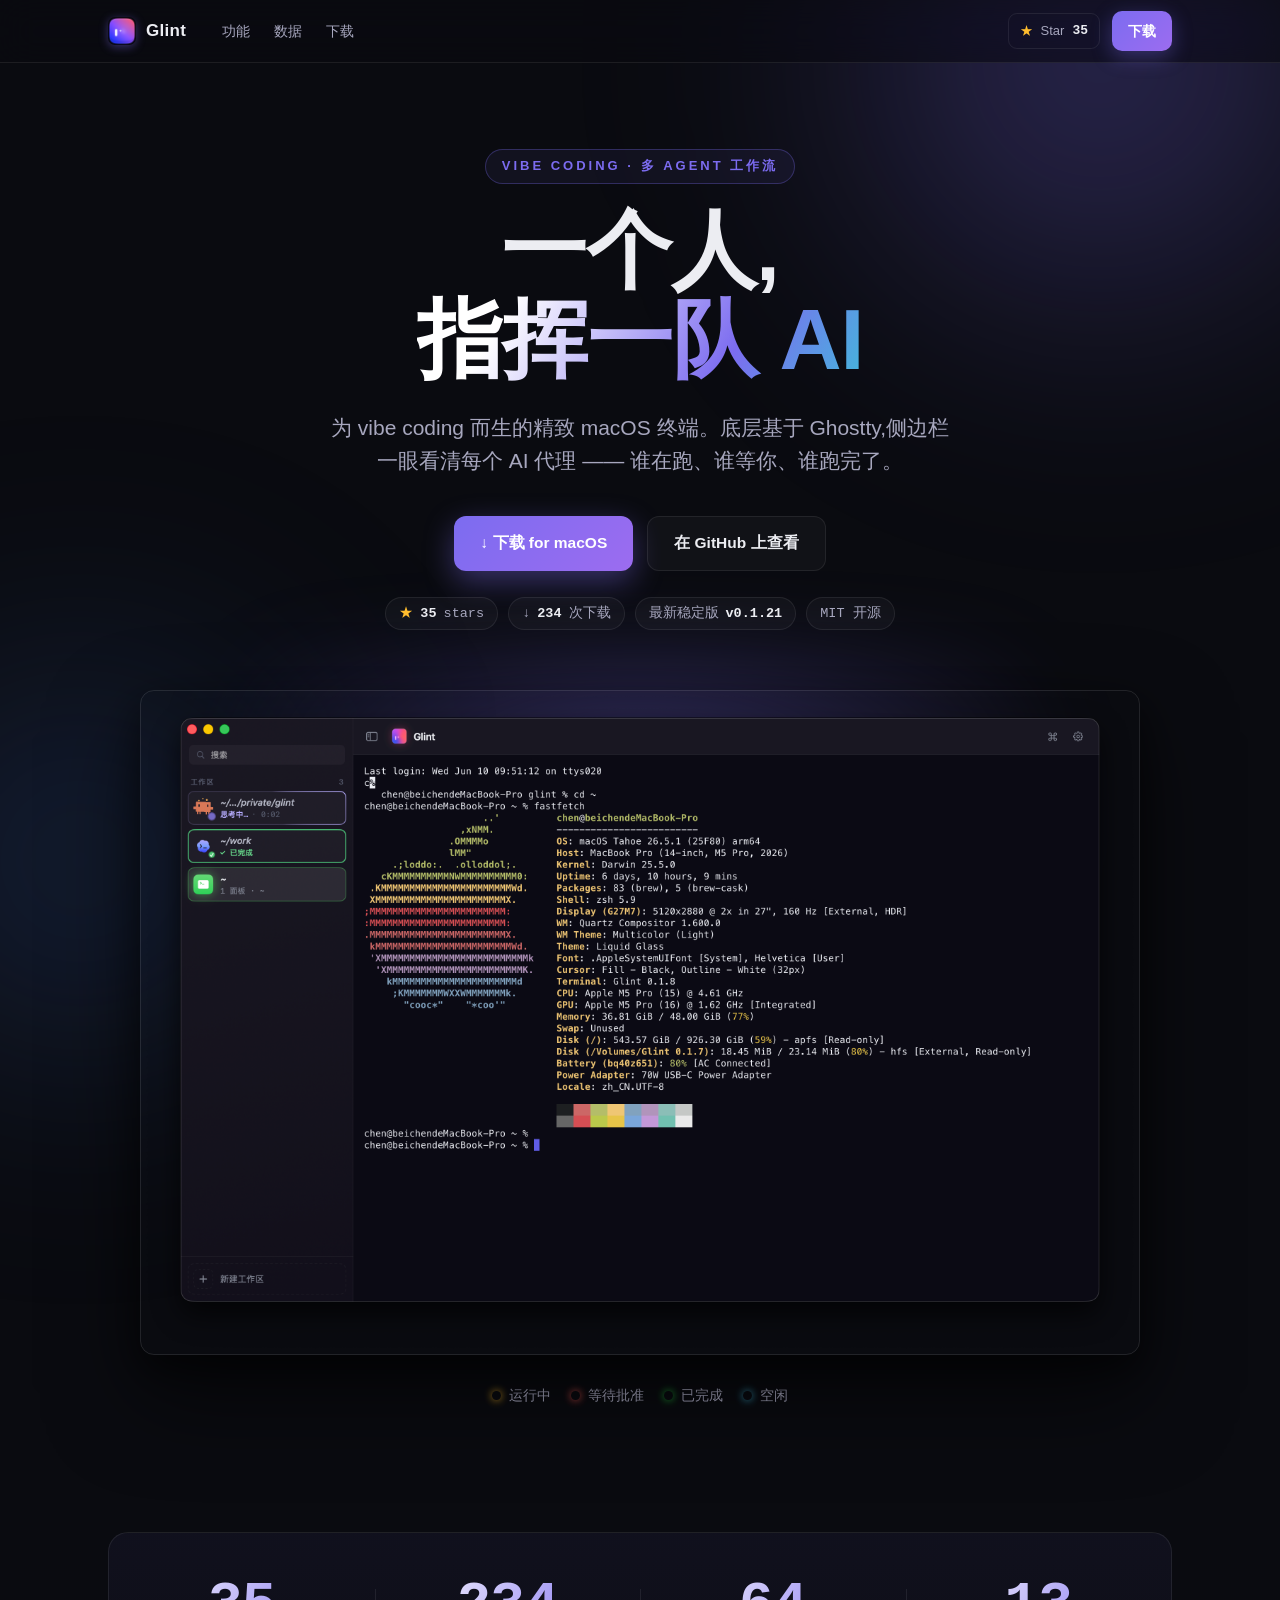
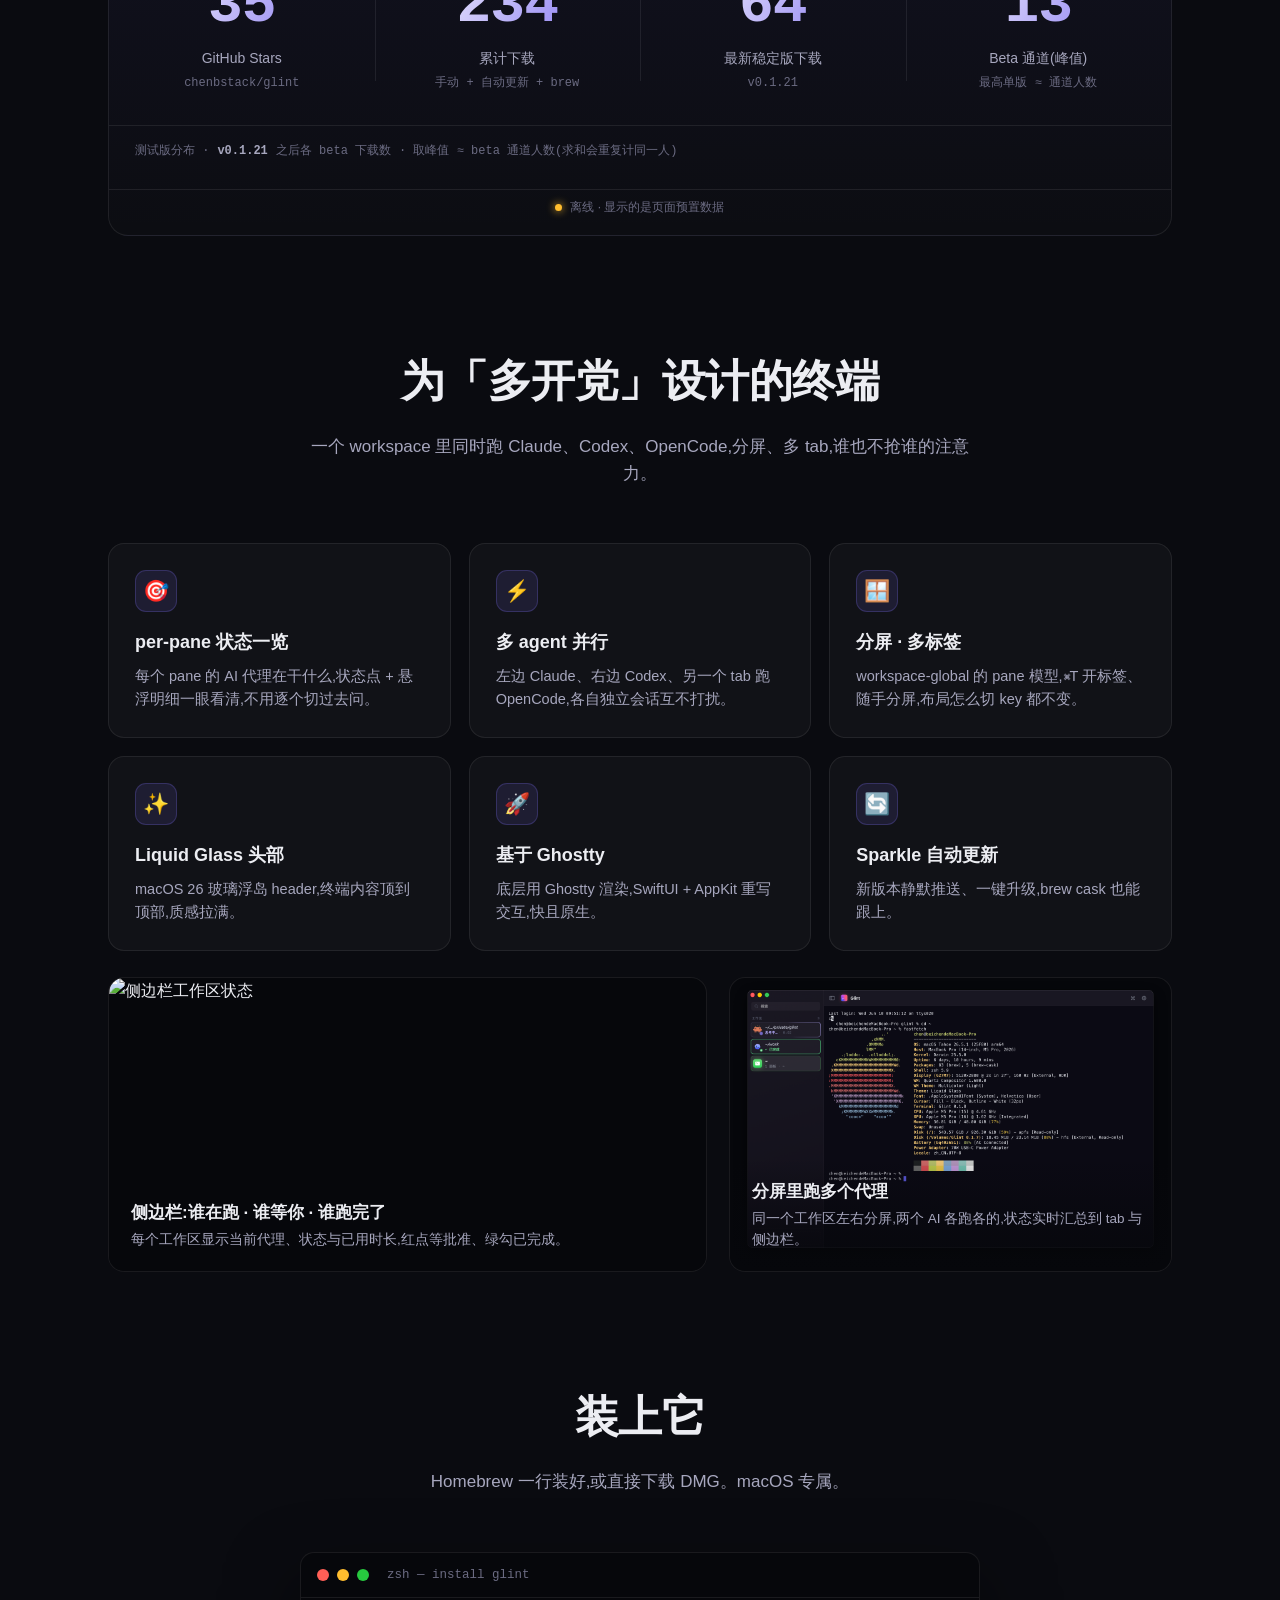
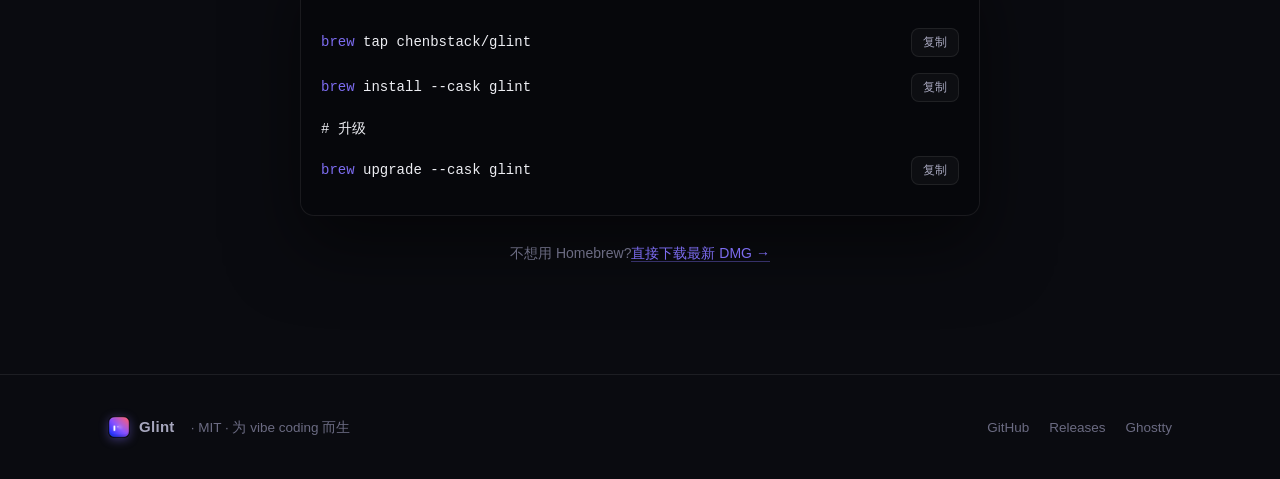
==== docs/index.html @ 809ef63d "feat(site): GitHub Pages 官网 · 实时 star/下载量统计 落地一个自包含的产品官网(docs/index.html),复用 Glint 真实品牌资产: classic l" ====
<!DOCTYPE html>
<html lang="zh-CN">
<head>
<meta charset="UTF-8">
<meta name="viewport" content="width=device-width, initial-scale=1">
<title>Glint · 为 vibe coding 而生的 macOS 终端</title>
<meta name="description" content="一个人,指挥一队 AI。Glint 是为 vibe coding 打造的精致 macOS 终端,底层基于 Ghostty,侧边栏一眼看清每个 AI 代理:谁在跑、谁等你、谁跑完了。">
<link rel="icon" href="./glint-logo.png">
<meta property="og:title" content="Glint · 一个人,指挥一队 AI">
<meta property="og:description" content="为 vibe coding 而生的精致 macOS 终端,底层基于 Ghostty。">
<meta property="og:image" content="./screenshot.png">
<style>
  :root{
    --accent:#7C6CF0;
    --accent-2:#9C6CF0;
    --bg:#0A0B10;
    --ink:#ECEDF2;
    --ink-2:#A7A7BE;
    --ink-3:#6B6B82;
    --line:rgba(255,255,255,.08);
    --panel:rgba(255,255,255,.03);
    --amber:#FFBD2E; --red:#FF5E57; --green:#29C740; --cyan:#43B8DB;
    --mono:ui-monospace,"SF Mono",SFMono-Regular,Menlo,monospace;
    --sans:-apple-system,BlinkMacSystemFont,"PingFang SC","Segoe UI",sans-serif;
  }
  *{box-sizing:border-box;margin:0;padding:0;}
  html{scroll-behavior:smooth;}
  body{
    background:var(--bg);color:var(--ink);font-family:var(--sans);
    line-height:1.6;-webkit-font-smoothing:antialiased;overflow-x:hidden;
  }
  /* ambient glows */
  body::before,body::after{content:"";position:fixed;border-radius:50%;
    filter:blur(120px);z-index:0;pointer-events:none;}
  body::before{width:680px;height:680px;top:-280px;right:-160px;
    background:radial-gradient(circle,rgba(124,108,240,.40),transparent 70%);}
  body::after{width:560px;height:560px;bottom:-240px;left:-200px;
    background:radial-gradient(circle,rgba(67,120,219,.28),transparent 70%);}
  .wrap{max-width:1120px;margin:0 auto;padding:0 28px;position:relative;z-index:1;}
  a{color:inherit;text-decoration:none;}

  /* ---------- nav ---------- */
  nav{position:sticky;top:0;z-index:50;backdrop-filter:saturate(160%) blur(18px);
    background:rgba(10,11,16,.62);border-bottom:1px solid var(--line);}
  nav .wrap{display:flex;align-items:center;height:62px;gap:22px;}
  .brand{display:flex;align-items:center;gap:10px;font-weight:700;font-size:17px;letter-spacing:.3px;}
  .brand img{width:28px;height:28px;border-radius:7px;box-shadow:0 2px 10px rgba(124,108,240,.4);}
  nav .links{display:flex;gap:24px;margin-left:14px;font-size:14px;color:var(--ink-2);}
  nav .links a:hover{color:var(--ink);}
  nav .right{margin-left:auto;display:flex;align-items:center;gap:12px;}
  .ghbtn{display:flex;align-items:center;gap:8px;font-size:13px;color:var(--ink-2);
    border:1px solid var(--line);border-radius:9px;padding:7px 11px;font-variant-numeric:tabular-nums;}
  .ghbtn:hover{border-color:rgba(255,255,255,.22);color:var(--ink);}
  .ghbtn .star{color:var(--amber);}
  .ghbtn b{color:var(--ink);font-family:var(--mono);}
  .cta{background:linear-gradient(135deg,var(--accent),var(--accent-2));
    color:#fff;font-weight:600;font-size:14px;border-radius:10px;padding:9px 16px;
    box-shadow:0 6px 20px rgba(124,108,240,.35);transition:transform .15s,box-shadow .15s;}
  .cta:hover{transform:translateY(-1px);box-shadow:0 10px 28px rgba(124,108,240,.5);}

  /* ---------- hero ---------- */
  header{padding:86px 0 30px;text-align:center;}
  .eyebrow{display:inline-block;color:var(--accent);font-weight:700;font-size:13px;
    letter-spacing:3px;margin-bottom:22px;
    border:1px solid rgba(124,108,240,.3);border-radius:999px;padding:6px 16px;
    background:rgba(124,108,240,.07);}
  h1{font-size:clamp(44px,7vw,86px);font-weight:800;line-height:1.04;letter-spacing:-1px;}
  h1 .grad{background:linear-gradient(120deg,#fff 20%,var(--accent) 70%,var(--cyan));
    -webkit-background-clip:text;background-clip:text;-webkit-text-fill-color:transparent;}
  header p.sub{margin:26px auto 0;max-width:620px;font-size:clamp(17px,2.4vw,21px);color:var(--ink-2);}
  .actions{display:flex;gap:14px;justify-content:center;margin-top:38px;flex-wrap:wrap;}
  .btn-lg{font-size:15.5px;padding:14px 26px;border-radius:12px;font-weight:600;display:inline-flex;align-items:center;gap:9px;}
  .btn-primary{background:linear-gradient(135deg,var(--accent),var(--accent-2));color:#fff;
    box-shadow:0 10px 30px rgba(124,108,240,.4);transition:transform .15s,box-shadow .15s;}
  .btn-primary:hover{transform:translateY(-2px);box-shadow:0 16px 40px rgba(124,108,240,.55);}
  .btn-ghost{border:1px solid var(--line);color:var(--ink);background:var(--panel);}
  .btn-ghost:hover{border-color:rgba(255,255,255,.25);}
  .hero-meta{margin-top:26px;display:flex;gap:10px;justify-content:center;align-items:center;
    flex-wrap:wrap;color:var(--ink-3);font-size:13.5px;}
  .hero-meta .pill{display:inline-flex;align-items:center;gap:7px;font-family:var(--mono);
    color:var(--ink-2);background:var(--panel);border:1px solid var(--line);
    border-radius:999px;padding:5px 13px;font-variant-numeric:tabular-nums;}
  .hero-meta .pill b{color:var(--ink);}

  /* ---------- shot ---------- */
  .shotwrap{margin:60px auto 0;max-width:1000px;position:relative;}
  .shotwrap::before{content:"";position:absolute;inset:-6% -4% -16%;
    background:radial-gradient(60% 60% at 50% 20%,rgba(124,108,240,.35),transparent 70%);
    filter:blur(40px);z-index:-1;}
  .shot{width:100%;border-radius:14px;display:block;
    border:1px solid rgba(255,255,255,.1);
    box-shadow:0 40px 90px rgba(0,0,0,.6),0 14px 34px rgba(0,0,0,.45);}
  .dots-legend{display:flex;gap:20px;justify-content:center;margin-top:30px;flex-wrap:wrap;
    color:var(--ink-2);font-size:13.5px;}
  .dots-legend span{display:inline-flex;align-items:center;gap:8px;}
  .dots-legend i{width:9px;height:9px;border-radius:50%;display:inline-block;box-shadow:0 0 8px currentColor;}

  /* ---------- live stats band ---------- */
  .statsband{margin:96px 0 0;border:1px solid var(--line);border-radius:20px;
    background:linear-gradient(180deg,rgba(124,108,240,.06),rgba(255,255,255,.01));
    padding:14px 0;}
  .statsband .grid{display:grid;grid-template-columns:repeat(4,1fr);}
  .stat{padding:30px 22px;text-align:center;position:relative;}
  .stat + .stat::before{content:"";position:absolute;left:0;top:24%;height:52%;width:1px;background:var(--line);}
  .stat .num{font-family:var(--mono);font-size:clamp(38px,6vw,58px);font-weight:700;
    letter-spacing:-1px;line-height:1;font-variant-numeric:tabular-nums;
    background:linear-gradient(120deg,#fff,var(--accent));
    -webkit-background-clip:text;background-clip:text;-webkit-text-fill-color:transparent;}
  .stat .lbl{margin-top:12px;color:var(--ink-2);font-size:14px;}
  .stat .sub{margin-top:4px;color:var(--ink-3);font-size:12px;font-family:var(--mono);}
  .live{display:flex;align-items:center;justify-content:center;gap:8px;
    color:var(--ink-3);font-size:12px;padding:8px 0 4px;border-top:1px solid var(--line);margin-top:2px;}
  .live .dot{width:7px;height:7px;border-radius:50%;background:var(--green);
    box-shadow:0 0 8px var(--green);animation:pulse 2s infinite;}
  @keyframes pulse{0%,100%{opacity:1}50%{opacity:.3}}
  .live a{color:var(--ink-2);border-bottom:1px dashed var(--ink-3);}
  /* beta channel breakdown */
  .beta-break{padding:4px 26px 16px;border-top:1px solid var(--line);margin-top:2px;}
  .beta-break .bh{color:var(--ink-3);font-size:12px;font-family:var(--mono);
    margin:12px 0 10px;display:flex;align-items:center;gap:8px;}
  .beta-break .bh b{color:var(--ink-2);}
  .beta-row{display:grid;grid-template-columns:170px 1fr 40px;align-items:center;gap:14px;
    font-family:var(--mono);font-size:12.5px;padding:3px 0;}
  .beta-row .v{color:var(--ink-2);white-space:nowrap;display:flex;align-items:center;}
  .beta-row .track{height:7px;border-radius:4px;background:rgba(255,255,255,.05);overflow:hidden;}
  .beta-row .fill{height:100%;border-radius:4px;width:0;
    background:linear-gradient(90deg,var(--accent),var(--cyan));transition:width .7s cubic-bezier(.2,.7,.2,1);}
  .beta-row .n{text-align:right;color:var(--ink);font-variant-numeric:tabular-nums;}
  .beta-row.peak .v,.beta-row.peak .n{color:#fff;}
  .beta-row.peak .fill{background:linear-gradient(90deg,var(--accent),#fff);}
  .beta-row .tag{font-size:10px;color:var(--accent);border:1px solid rgba(124,108,240,.4);
    border-radius:5px;padding:1px 5px;margin-left:6px;vertical-align:middle;}
  .beta-break .empty{color:var(--ink-3);font-size:12.5px;font-family:var(--mono);padding:4px 0;}

  /* ---------- features ---------- */
  section.feat{padding:110px 0 0;}
  .sec-head{text-align:center;max-width:680px;margin:0 auto 56px;}
  .sec-head h2{font-size:clamp(30px,4.4vw,44px);font-weight:800;letter-spacing:-.5px;}
  .sec-head p{margin-top:16px;color:var(--ink-2);font-size:17px;}
  .cards{display:grid;grid-template-columns:repeat(3,1fr);gap:18px;}
  .card{border:1px solid var(--line);border-radius:16px;padding:26px;background:var(--panel);
    transition:border-color .2s,transform .2s;}
  .card:hover{border-color:rgba(124,108,240,.4);transform:translateY(-3px);}
  .card .ic{width:42px;height:42px;border-radius:11px;display:flex;align-items:center;justify-content:center;
    font-size:21px;margin-bottom:16px;background:rgba(124,108,240,.12);border:1px solid rgba(124,108,240,.25);}
  .card h3{font-size:18px;font-weight:700;margin-bottom:8px;}
  .card p{color:var(--ink-2);font-size:14.5px;}

  .showcase{margin-top:26px;display:grid;grid-template-columns:1.15fr .85fr;gap:22px;align-items:stretch;}
  .showcase .panel{border:1px solid var(--line);border-radius:16px;overflow:hidden;background:#06070b;position:relative;}
  .showcase .panel img{width:100%;height:100%;object-fit:cover;display:block;}
  .showcase .cap{position:absolute;left:0;right:0;bottom:0;padding:20px 22px;
    background:linear-gradient(0deg,rgba(6,7,11,.92),transparent);}
  .showcase .cap h3{font-size:17px;font-weight:700;}
  .showcase .cap p{color:var(--ink-2);font-size:13.5px;margin-top:3px;}

  /* ---------- install ---------- */
  section.install{padding:110px 0 0;}
  .term{max-width:680px;margin:0 auto;border:1px solid var(--line);border-radius:14px;
    background:#06070b;overflow:hidden;box-shadow:0 30px 70px rgba(0,0,0,.5);}
  .term .bar{display:flex;align-items:center;gap:8px;padding:12px 16px;border-bottom:1px solid var(--line);}
  .term .bar i{width:12px;height:12px;border-radius:50%;}
  .term .bar .t{margin-left:10px;color:var(--ink-3);font-size:12.5px;font-family:var(--mono);}
  .term .body{padding:22px 20px;font-family:var(--mono);font-size:14px;}
  .cmd{display:flex;align-items:center;gap:12px;padding:8px 0;}
  .cmd code{flex:1;color:var(--ink);}
  .cmd code .c{color:var(--accent);}
  .cmd code .m{color:var(--ink-3);}
  .copy{border:1px solid var(--line);background:rgba(255,255,255,.03);color:var(--ink-2);
    border-radius:8px;padding:5px 11px;font-size:12px;cursor:pointer;font-family:var(--sans);transition:.15s;}
  .copy:hover{border-color:var(--accent);color:var(--ink);}
  .copy.ok{color:var(--green);border-color:var(--green);}
  .install .alt{text-align:center;margin-top:26px;color:var(--ink-3);font-size:14px;}
  .install .alt a{color:var(--accent);border-bottom:1px solid rgba(124,108,240,.4);}

  /* ---------- footer ---------- */
  footer{margin-top:110px;padding:40px 0;border-top:1px solid var(--line);
    display:flex;align-items:center;gap:16px;color:var(--ink-3);font-size:13.5px;flex-wrap:wrap;}
  footer .brand{font-size:15px;color:var(--ink-2);}
  footer .right{margin-left:auto;display:flex;gap:20px;}
  footer a:hover{color:var(--ink);}

  @media(max-width:760px){
    nav .links{display:none;}
    .statsband .grid,.cards{grid-template-columns:1fr;}
    .stat + .stat::before{display:none;}
    .stat + .stat{border-top:1px solid var(--line);}
    .showcase{grid-template-columns:1fr;}
  }
</style>
</head>
<body>

<nav>
  <div class="wrap">
    <a class="brand" href="#top"><img src="./glint-logo.png" alt="Glint">Glint</a>
    <div class="links">
      <a href="#features">功能</a>
      <a href="#stats">数据</a>
      <a href="#install">下载</a>
    </div>
    <div class="right">
      <a class="ghbtn" href="https://github.com/chenbstack/glint" target="_blank" rel="noopener">
        <span class="star">★</span><span>Star</span><b id="nav-stars">35</b>
      </a>
      <a class="cta" href="#install">下载</a>
    </div>
  </div>
</nav>

<header id="top">
  <div class="wrap">
    <span class="eyebrow">VIBE CODING · 多 AGENT 工作流</span>
    <h1>一个人,<br><span class="grad">指挥一队 AI</span></h1>
    <p class="sub">为 vibe coding 而生的精致 macOS 终端。底层基于 Ghostty,侧边栏一眼看清每个 AI 代理 —— 谁在跑、谁等你、谁跑完了。</p>
    <div class="actions">
      <a class="btn-lg btn-primary" href="#install">↓ 下载 for macOS</a>
      <a class="btn-lg btn-ghost" href="https://github.com/chenbstack/glint" target="_blank" rel="noopener">在 GitHub 上查看</a>
    </div>
    <div class="hero-meta">
      <span class="pill"><span class="star" style="color:var(--amber)">★</span> <b id="hero-stars">35</b> stars</span>
      <span class="pill">↓ <b id="hero-downloads">234</b> 次下载</span>
      <span class="pill">最新稳定版 <b id="hero-version">v0.1.21</b></span>
      <span class="pill">MIT 开源</span>
    </div>

    <div class="shotwrap">
      <img class="shot" src="./screenshot.png" alt="Glint 主界面截图">
    </div>
    <div class="dots-legend">
      <span><i style="color:var(--amber)"></i>运行中</span>
      <span><i style="color:var(--red)"></i>等待批准</span>
      <span><i style="color:var(--green)"></i>已完成</span>
      <span><i style="color:var(--cyan)"></i>空闲</span>
    </div>
  </div>
</header>

<!-- live stats -->
<div class="wrap" id="stats">
  <div class="statsband">
    <div class="grid">
      <div class="stat">
        <div class="num" id="s-stars" data-target="35">—</div>
        <div class="lbl">GitHub Stars</div>
        <div class="sub">chenbstack/glint</div>
      </div>
      <div class="stat">
        <div class="num" id="s-downloads" data-target="234">—</div>
        <div class="lbl">累计下载</div>
        <div class="sub">手动 + 自动更新 + brew</div>
      </div>
      <div class="stat">
        <div class="num" id="s-latest" data-target="64">—</div>
        <div class="lbl">最新稳定版下载</div>
        <div class="sub" id="s-latest-ver">v0.1.21</div>
      </div>
      <div class="stat">
        <div class="num" id="s-beta" data-target="13">—</div>
        <div class="lbl">Beta 通道(峰值)</div>
        <div class="sub" id="s-beta-sub">最高单版 ≈ 通道人数</div>
      </div>
    </div>
    <div class="beta-break" id="beta-break">
      <div class="bh">测试版分布 · <b id="beta-break-ver">v0.1.21</b> 之后各 beta 下载数<span style="color:var(--ink-3)"> · 取峰值 ≈ beta 通道人数(求和会重复计同一人)</span></div>
      <div id="beta-rows"></div>
    </div>
    <div class="live">
      <span class="dot"></span>
      <span id="live-text">实时数据来自 GitHub · <a href="https://github.com/chenbstack/glint/releases" target="_blank" rel="noopener">Releases</a></span>
    </div>
  </div>
</div>

<!-- features -->
<section class="feat" id="features">
  <div class="wrap">
    <div class="sec-head">
      <h2>为「多开党」设计的终端</h2>
      <p>一个 workspace 里同时跑 Claude、Codex、OpenCode,分屏、多 tab,谁也不抢谁的注意力。</p>
    </div>
    <div class="cards">
      <div class="card">
        <div class="ic">🎯</div>
        <h3>per-pane 状态一览</h3>
        <p>每个 pane 的 AI 代理在干什么,状态点 + 悬浮明细一眼看清,不用逐个切过去问。</p>
      </div>
      <div class="card">
        <div class="ic">⚡️</div>
        <h3>多 agent 并行</h3>
        <p>左边 Claude、右边 Codex、另一个 tab 跑 OpenCode,各自独立会话互不打扰。</p>
      </div>
      <div class="card">
        <div class="ic">🪟</div>
        <h3>分屏 · 多标签</h3>
        <p>workspace-global 的 pane 模型,⌘T 开标签、随手分屏,布局怎么切 key 都不变。</p>
      </div>
      <div class="card">
        <div class="ic">✨</div>
        <h3>Liquid Glass 头部</h3>
        <p>macOS 26 玻璃浮岛 header,终端内容顶到顶部,质感拉满。</p>
      </div>
      <div class="card">
        <div class="ic">🚀</div>
        <h3>基于 Ghostty</h3>
        <p>底层用 Ghostty 渲染,SwiftUI + AppKit 重写交互,快且原生。</p>
      </div>
      <div class="card">
        <div class="ic">🔄</div>
        <h3>Sparkle 自动更新</h3>
        <p>新版本静默推送、一键升级,brew cask 也能跟上。</p>
      </div>
    </div>

    <div class="showcase">
      <div class="panel">
        <img src="./screenshot-sidebar.png" alt="侧边栏工作区状态">
        <div class="cap">
          <h3>侧边栏:谁在跑 · 谁等你 · 谁跑完了</h3>
          <p>每个工作区显示当前代理、状态与已用时长,红点等批准、绿勾已完成。</p>
        </div>
      </div>
      <div class="panel">
        <img src="./screenshot.png" alt="分屏多代理">
        <div class="cap">
          <h3>分屏里跑多个代理</h3>
          <p>同一个工作区左右分屏,两个 AI 各跑各的,状态实时汇总到 tab 与侧边栏。</p>
        </div>
      </div>
    </div>
  </div>
</section>

<!-- install -->
<section class="install" id="install">
  <div class="wrap">
    <div class="sec-head">
      <h2>装上它</h2>
      <p>Homebrew 一行装好,或直接下载 DMG。macOS 专属。</p>
    </div>
    <div class="term">
      <div class="bar">
        <i style="background:#FF5F56"></i><i style="background:#FFBD2E"></i><i style="background:#27C93F"></i>
        <span class="t">zsh — install glint</span>
      </div>
      <div class="body">
        <div class="cmd">
          <code><span class="c">brew</span> tap chenbstack/glint</code>
          <button class="copy" data-cmd="brew tap chenbstack/glint">复制</button>
        </div>
        <div class="cmd">
          <code><span class="c">brew</span> install --cask glint</code>
          <button class="copy" data-cmd="brew install --cask glint">复制</button>
        </div>
        <div class="cmd">
          <code class="m"># 升级</code>
        </div>
        <div class="cmd">
          <code><span class="c">brew</span> upgrade --cask glint</code>
          <button class="copy" data-cmd="brew update && brew upgrade --cask glint">复制</button>
        </div>
      </div>
    </div>
    <p class="alt">不想用 Homebrew?<a id="dmg-link" href="https://github.com/chenbstack/glint/releases/latest" target="_blank" rel="noopener">直接下载最新 DMG →</a></p>
  </div>
</section>

<footer>
  <div class="wrap" style="display:flex;align-items:center;gap:16px;flex-wrap:wrap;width:100%;">
    <a class="brand" href="#top" style="display:flex;align-items:center;gap:9px;">
      <img src="./glint-logo.png" alt="" style="width:22px;height:22px;border-radius:6px;">Glint
    </a>
    <span>· MIT · 为 vibe coding 而生</span>
    <div class="right">
      <a href="https://github.com/chenbstack/glint" target="_blank" rel="noopener">GitHub</a>
      <a href="https://github.com/chenbstack/glint/releases" target="_blank" rel="noopener">Releases</a>
      <a href="https://ghostty.org" target="_blank" rel="noopener">Ghostty</a>
    </div>
  </div>
</footer>

<script>
const REPO = 'chenbstack/glint';
const fmt = n => n.toLocaleString('en-US');

// count-up animation — rolls from the currently shown value to the new one,
// and no-ops when the value hasn't changed (so 10-min polls don't re-roll).
function animate(el, target){
  const cur = parseInt((el.textContent||'').replace(/[^\d]/g,''), 10);
  if(cur === target) return;
  const start = Number.isFinite(cur) ? cur : 0, dur = 900, t0 = performance.now();
  const ease = t => 1 - Math.pow(1 - t, 3);
  function step(now){
    const p = Math.min(1, (now - t0) / dur);
    el.textContent = fmt(Math.round(start + (target - start) * ease(p)));
    if(p < 1) requestAnimationFrame(step);
  }
  requestAnimationFrame(step);
}

function renderBetaBreakdown(stableVer, betas, peak){
  document.getElementById('beta-break-ver').textContent = stableVer;
  const box = document.getElementById('beta-rows');
  if(!betas.length){
    box.innerHTML = '<div class="empty">当前没有比稳定版更新的测试版 —— beta 通道和稳定版同步</div>';
    return;
  }
  const max = Math.max(1, ...betas.map(b=>b.dl));
  box.innerHTML = betas.map(b => {
    const top = b.dl === peak && peak > 0;
    return `<div class="beta-row${top?' peak':''}">
       <span class="v">${b.tag.replace(/^v/,'')}${top?' <span class="tag">峰值</span>':''}</span>
       <span class="track"><span class="fill" data-w="${Math.round(b.dl/max*100)}"></span></span>
       <span class="n">${fmt(b.dl)}</span>
     </div>`;
  }).join('');
  requestAnimationFrame(()=>box.querySelectorAll('.fill').forEach(f=>f.style.width=f.dataset.w+'%'));
}

function setLive(txt, ok=true){
  const el = document.getElementById('live-text');
  el.innerHTML = txt;
  document.querySelector('.live .dot').style.background = ok ? 'var(--green)' : 'var(--amber)';
  document.querySelector('.live .dot').style.boxShadow = '0 0 8px ' + (ok?'var(--green)':'var(--amber)');
}

// ---- data layer ----------------------------------------------------------
// GitHub Pages is static (no server cache), so we cache in the browser:
// localStorage holds the last good payload; within FRESH_MS we render it
// without touching the API. This keeps reloads from draining the anonymous
// 60-req/hour-per-IP budget. Each visitor has their own IP/budget in prod.
const CACHE_KEY = 'glint-stats-v2';
const FRESH_MS  = 10 * 60 * 1000;   // serve cache without refetching within 10 min
const POLL_MS   = 10 * 60 * 1000;   // background refresh cadence (tab visible only)

function readCache(){ try{ return JSON.parse(localStorage.getItem(CACHE_KEY)); }catch(_){ return null; } }
function writeCache(d){ try{ localStorage.setItem(CACHE_KEY, JSON.stringify({ ts: Date.now(), d })); }catch(_){} }

function parse(repo, rels){
  const dmgDl = r => (r.assets||[]).filter(a=>a.name.endsWith('.dmg')).reduce((s,a)=>s+a.download_count,0);
  let total = 0, latestStable = null;
  for(const r of rels){
    for(const a of (r.assets||[])) if(a.name.endsWith('.dmg')) total += a.download_count;
    if(!r.prerelease && !r.draft && !latestStable) latestStable = r;
  }
  // beta channel = prereleases published AFTER the latest stable.
  const stableTime = latestStable ? new Date(latestStable.published_at).getTime() : 0;
  const betas = rels
    .filter(r => r.prerelease && !r.draft && new Date(r.published_at).getTime() > stableTime)
    .map(r => ({ tag: r.tag_name, dl: dmgDl(r) }));
  // peak single-beta download ≈ beta channel population (summing would
  // double-count: each beta user auto-updates through every beta).
  const betaPeak = betas.reduce((m,b)=>Math.max(m,b.dl), 0);
  return {
    stars: repo.stargazers_count,
    total,
    stableDl: latestStable ? dmgDl(latestStable) : 0,
    ver: latestStable ? latestStable.tag_name : 'v0.1.21',
    betas, betaPeak,
    peakTag: (betas.find(b=>b.dl===betaPeak)||{}).tag || '',
    dmgUrl: latestStable ? latestStable.html_url : null,
  };
}

function render(d){
  animate(document.getElementById('s-stars'), d.stars);
  animate(document.getElementById('s-downloads'), d.total);
  animate(document.getElementById('s-latest'), d.stableDl);
  animate(document.getElementById('s-beta'), d.betaPeak);
  document.getElementById('s-latest-ver').textContent = d.ver;
  document.getElementById('s-beta-sub').textContent =
    d.betas.length ? `峰值 · ${d.peakTag.replace(/^v/,'')}` : '暂无更新的测试版';
  renderBetaBreakdown(d.ver, d.betas, d.betaPeak);
  document.getElementById('nav-stars').textContent = fmt(d.stars);
  document.getElementById('hero-stars').textContent = fmt(d.stars);
  document.getElementById('hero-downloads').textContent = fmt(d.total);
  document.getElementById('hero-version').textContent = d.ver;
  if(d.dmgUrl) document.getElementById('dmg-link').href = d.dmgUrl;
}

function fallbackStatic(){
  ['s-stars','s-downloads','s-latest','s-beta'].forEach(id=>{
    const el = document.getElementById(id);
    if(el) animate(el, +el.dataset.target);
  });
}

async function fetchFresh(){
  const [repoR, relsR] = await Promise.all([
    fetch(`https://api.github.com/repos/${REPO}`),
    fetch(`https://api.github.com/repos/${REPO}/releases?per_page=100`)
  ]);
  if(repoR.status === 403 || relsR.status === 403){
    const reset = relsR.headers.get('x-ratelimit-reset');
    const mins = reset ? Math.max(1, Math.ceil((reset - Date.now()/1000)/60)) : 60;
    setLive(`GitHub API 限流(本 IP 共享额度,约 ${mins} 分钟后恢复)· 显示缓存数据`, false);
    return null;
  }
  const d = parse(await repoR.json(), await relsR.json());
  writeCache(d);
  const now = new Date().toLocaleTimeString('zh-CN',{hour:'2-digit',minute:'2-digit',second:'2-digit'});
  setLive(`实时数据来自 GitHub · 更新于 ${now} · <a href="https://github.com/${REPO}/releases" target="_blank" rel="noopener">Releases</a>`);
  return d;
}

async function refresh(force){
  const c = readCache();
  if(c) render(c.d);                                   // instant paint from cache
  if(c && !force && Date.now() - c.ts < FRESH_MS){     // still fresh → no network
    const t = new Date(c.ts).toLocaleTimeString('zh-CN',{hour:'2-digit',minute:'2-digit'});
    setLive(`缓存数据 · ${t} 抓取 · 10 分钟内不重复请求 · <a href="https://github.com/${REPO}/releases" target="_blank" rel="noopener">Releases</a>`);
    return;
  }
  try{
    const d = await fetchFresh();
    if(d) render(d);
    else if(!c) fallbackStatic();                      // rate-limited & nothing cached
  }catch(e){
    if(c){ setLive('离线 · 显示的是缓存数据', false); }
    else { fallbackStatic(); setLive('离线 · 显示的是页面预置数据', false); }
  }
}

// copy buttons
document.querySelectorAll('.copy').forEach(b=>{
  b.addEventListener('click', async ()=>{
    try{ await navigator.clipboard.writeText(b.dataset.cmd);
      const t = b.textContent; b.textContent = '已复制 ✓'; b.classList.add('ok');
      setTimeout(()=>{ b.textContent = t; b.classList.remove('ok'); }, 1400);
    }catch(_){}
  });
});

refresh();
// background poll, paused while the tab is hidden; refetch on return if stale
setInterval(()=>{ if(!document.hidden) refresh(); }, POLL_MS);
document.addEventListener('visibilitychange', ()=>{
  if(document.hidden) return;
  const c = readCache();
  if(!c || Date.now() - c.ts >= FRESH_MS) refresh();
});
</script>
</body>
</html>
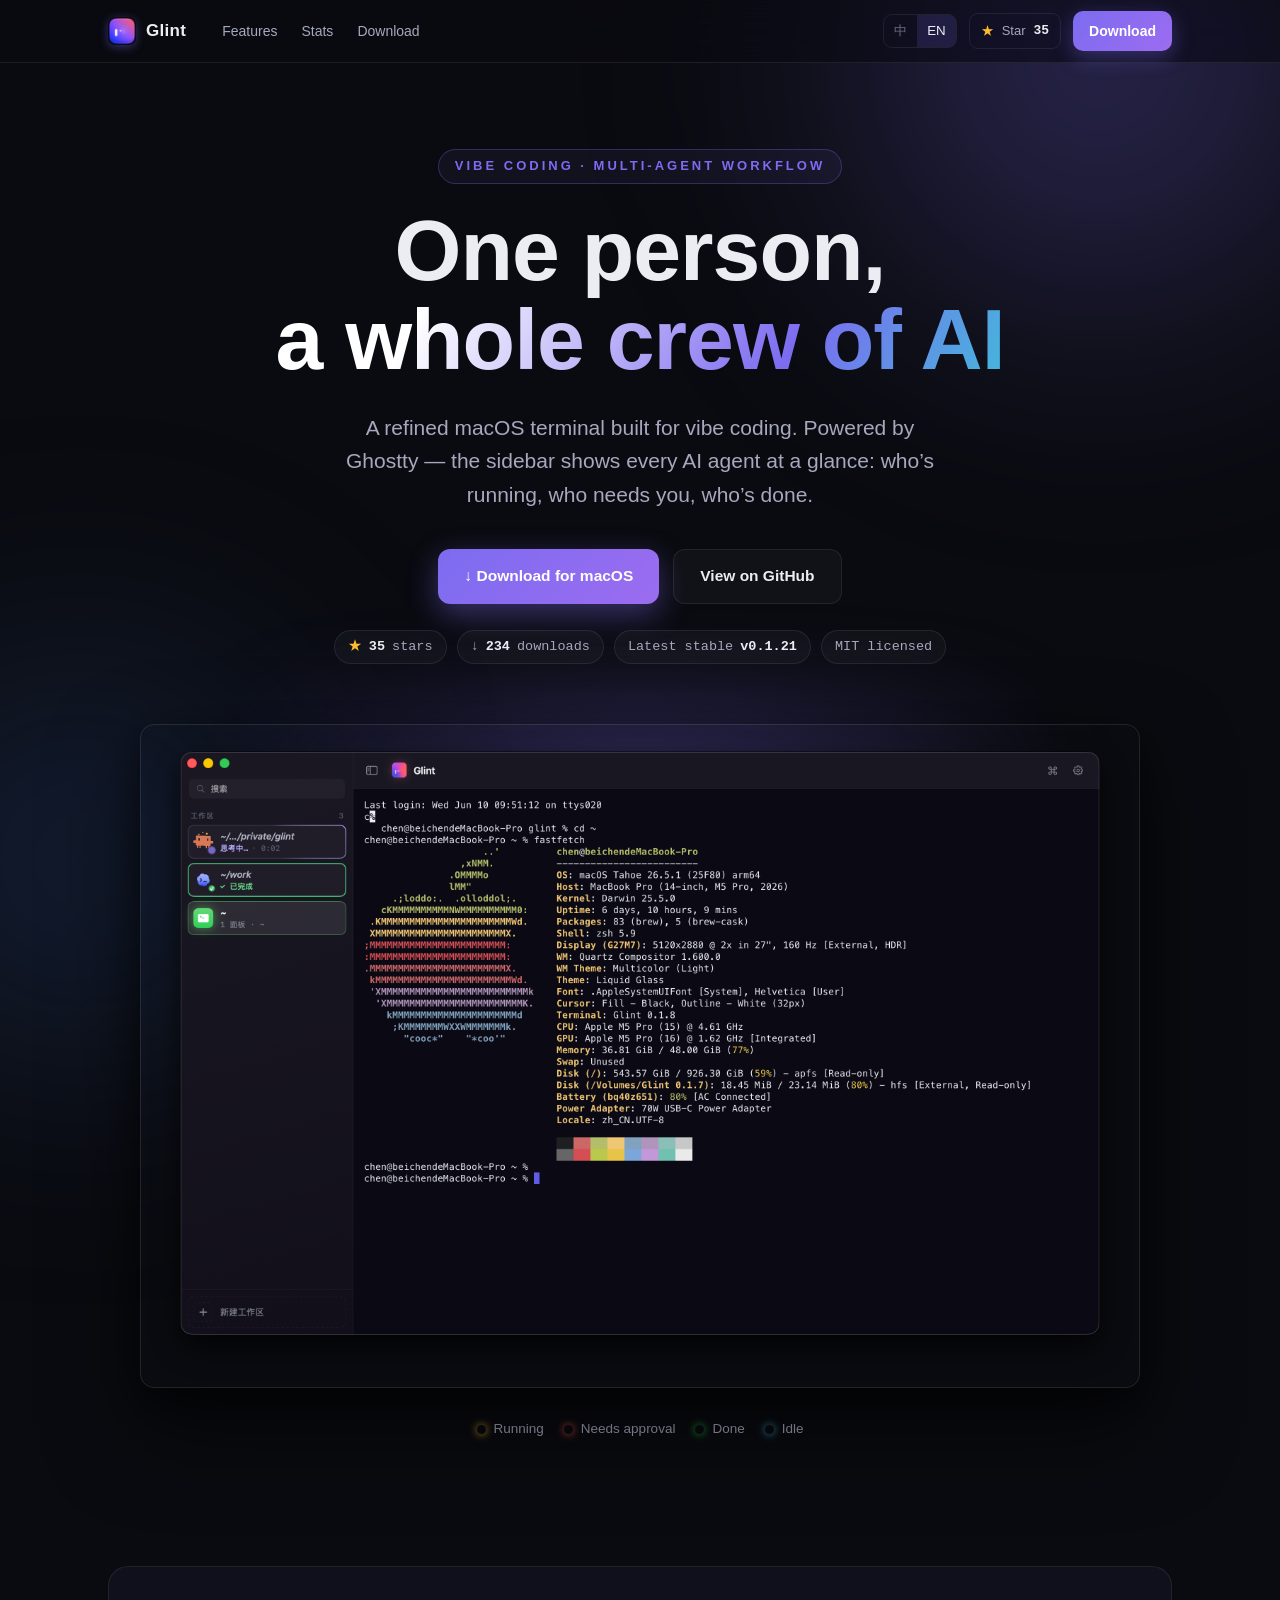
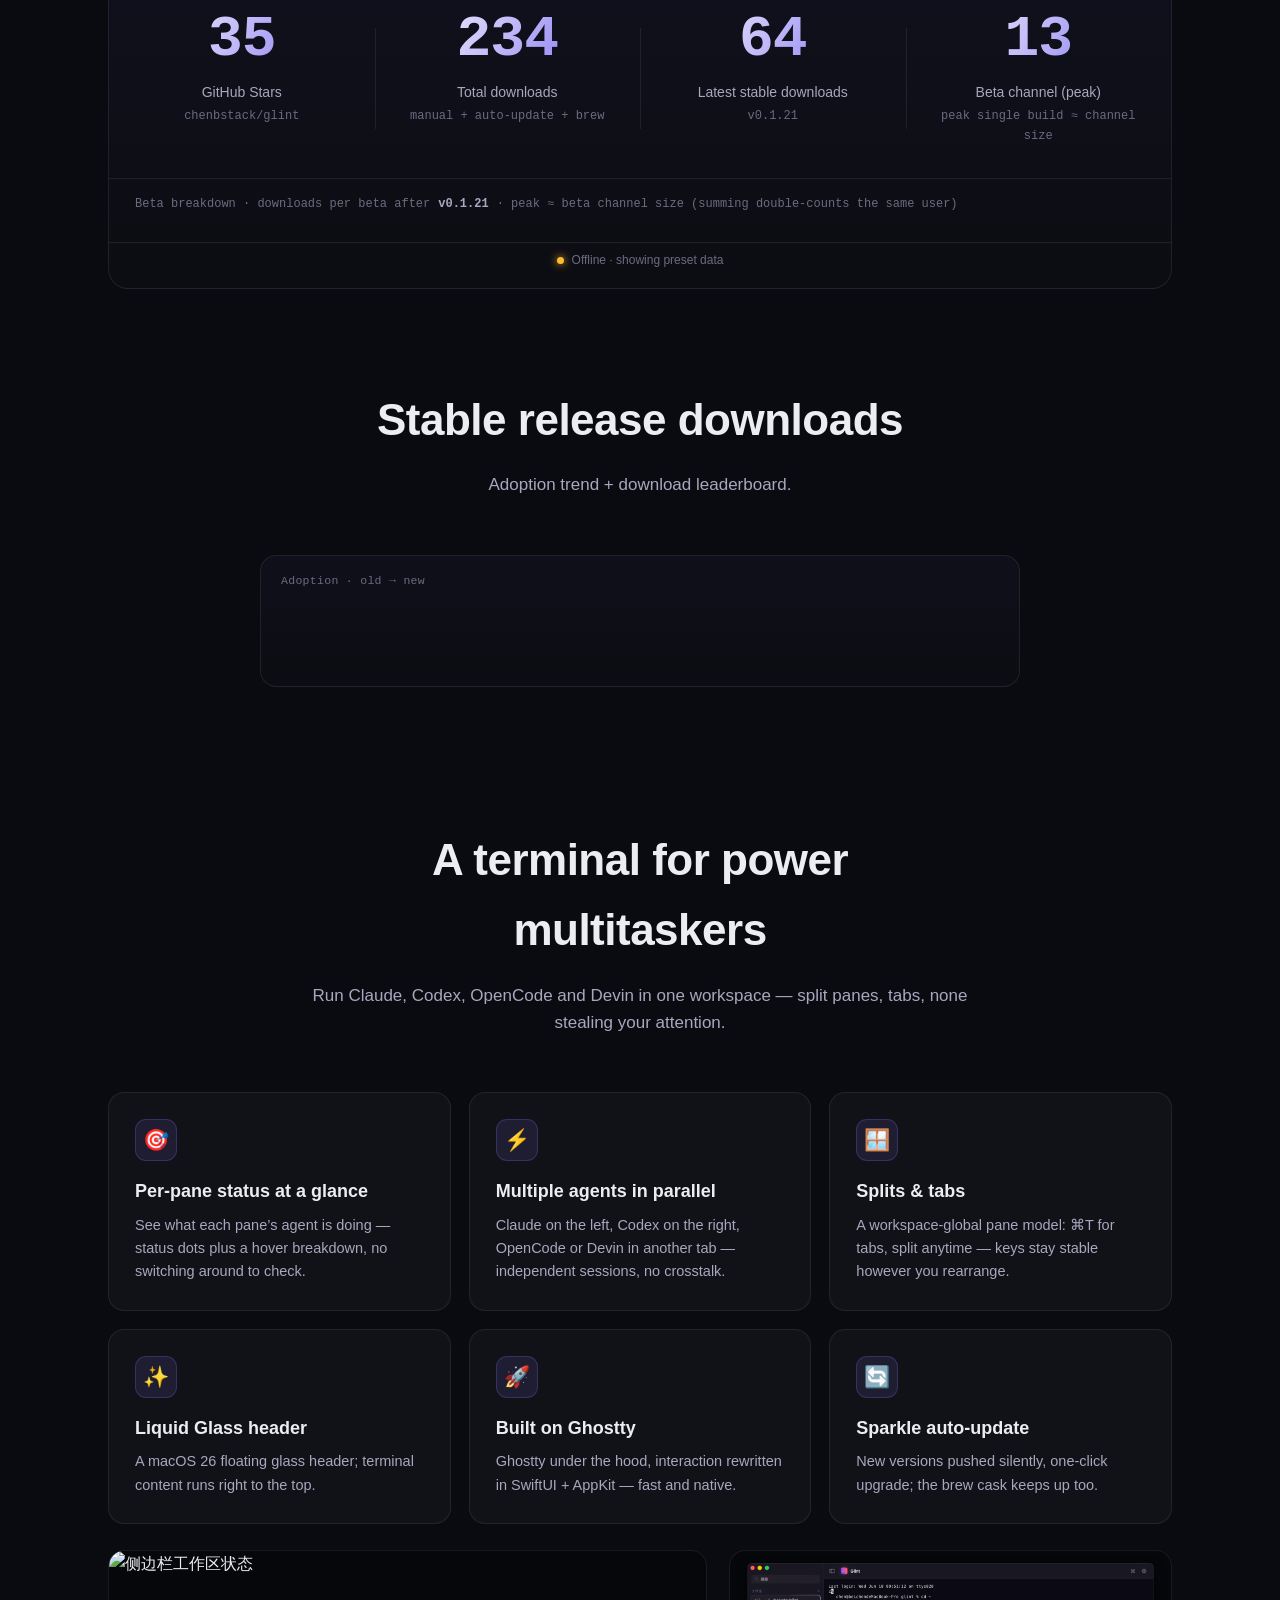
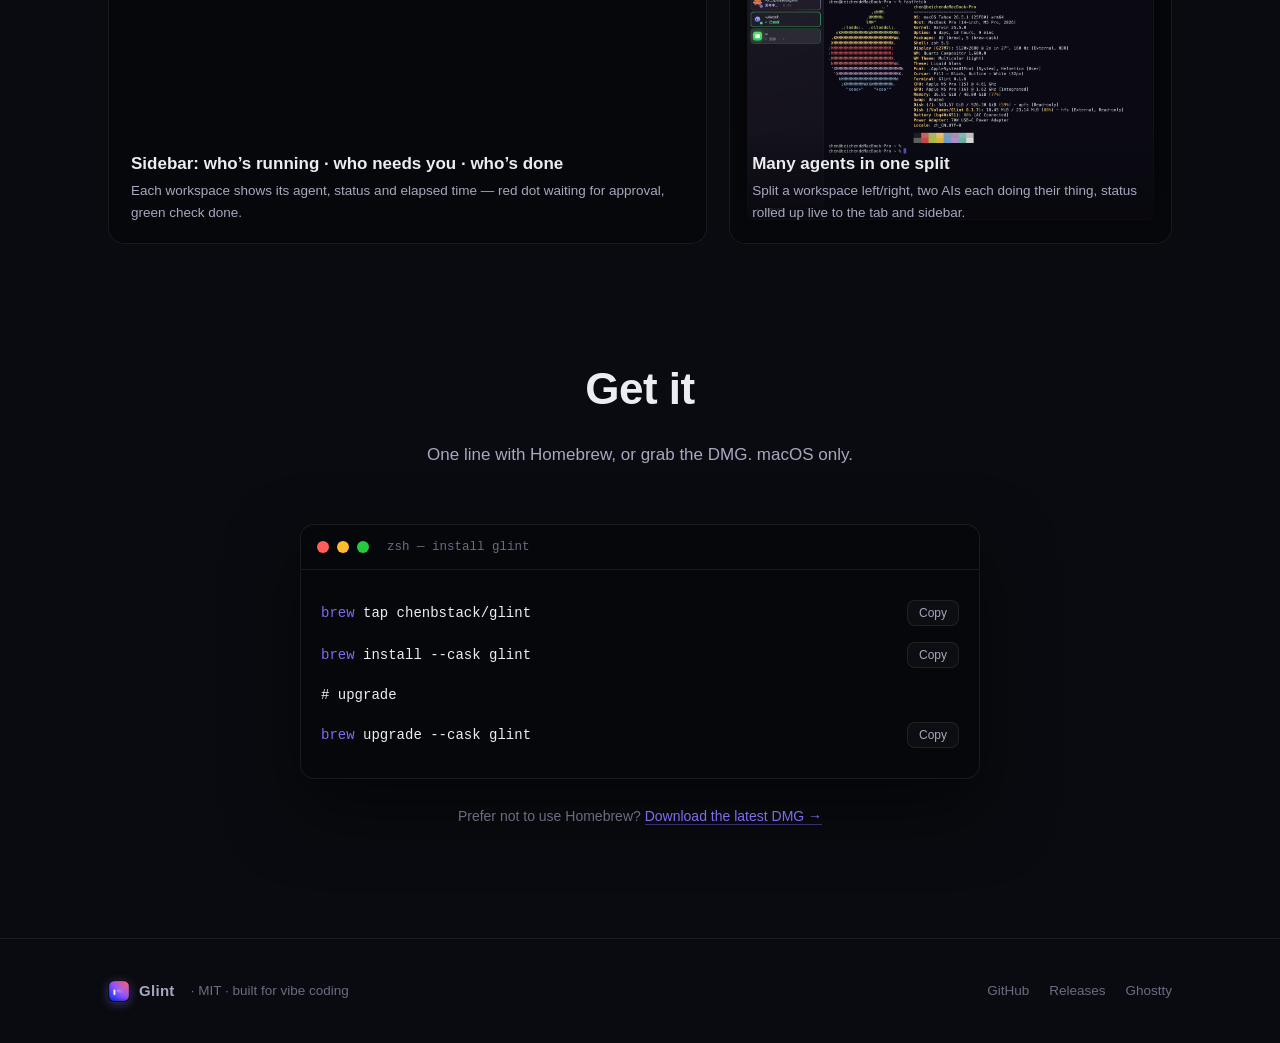
==== commit eb981913: "feat(agent): add Devin CLI support + test infrastructure - Add PaneAgentKind.devin with full icon/si" ====
--- a/docs/index.html
+++ b/docs/index.html
@@ -57,6 +57,11 @@
     color:#fff;font-weight:600;font-size:14px;border-radius:10px;padding:9px 16px;
     box-shadow:0 6px 20px rgba(124,108,240,.35);transition:transform .15s,box-shadow .15s;}
   .cta:hover{transform:translateY(-1px);box-shadow:0 10px 28px rgba(124,108,240,.5);}
+  .lang{display:inline-flex;border:1px solid var(--line);border-radius:9px;overflow:hidden;
+    font-size:12.5px;font-family:var(--mono);}
+  .lang button{background:transparent;color:var(--ink-3);border:0;padding:7px 10px;cursor:pointer;transition:.15s;}
+  .lang button:hover{color:var(--ink-2);}
+  .lang button.on{background:rgba(124,108,240,.16);color:var(--ink);}
 
   /* ---------- hero ---------- */
   header{padding:86px 0 30px;text-align:center;}
@@ -132,6 +137,46 @@
     border-radius:5px;padding:1px 5px;margin-left:6px;vertical-align:middle;}
   .beta-break .empty{color:var(--ink-3);font-size:12.5px;font-family:var(--mono);padding:4px 0;}
 
+  /* history: stable versions — trend sparkline + leaderboard */
+  section.history{padding:96px 0 0;}
+  .trend{position:relative;max-width:760px;margin:0 auto 28px;border:1px solid var(--line);border-radius:16px;
+    background:linear-gradient(180deg,rgba(124,108,240,.05),rgba(255,255,255,.01));padding:16px 20px 12px;}
+  .trend-cap{font-family:var(--mono);font-size:11.5px;color:var(--ink-3);margin-bottom:6px;letter-spacing:.3px;}
+  .trend-svg{width:100%;height:74px;cursor:crosshair;}
+  .trend-svg svg{width:100%;height:100%;display:block;}
+  .trend-svg rect.sb{transition:fill .12s,opacity .12s;}
+  .trend-svg.hot rect.sb{opacity:.32;}
+  .trend-svg.hot rect.sb.on{opacity:1;fill:#fff;}
+  .trend-axis{display:flex;justify-content:space-between;margin-top:4px;
+    font-family:var(--mono);font-size:11px;color:var(--ink-3);}
+  .trend-tip{position:absolute;top:10px;transform:translateX(-50%);pointer-events:none;z-index:6;
+    display:flex;gap:9px;align-items:baseline;white-space:nowrap;
+    background:rgba(18,15,30,.94);border:1px solid var(--line);border-radius:9px;
+    padding:6px 11px;font-family:var(--mono);font-size:11.5px;
+    box-shadow:0 8px 24px rgba(0,0,0,.45);backdrop-filter:blur(10px);
+    opacity:0;transition:opacity .12s;}
+  .trend-tip.on{opacity:1;}
+  .trend-tip b{color:#fff;font-weight:600;}
+  .trend-tip .sep{color:var(--ink-3);opacity:.5;}
+  .trend-tip .dt{color:var(--ink-3);}
+  .trend-tip .dl{color:var(--accent);font-weight:600;}
+  .hist-top{max-width:760px;margin:0 auto;display:grid;
+    grid-template-columns:repeat(auto-fit,minmax(150px,1fr));gap:14px;}
+  .tcard{border:1px solid var(--line);border-radius:14px;padding:16px 18px;background:var(--panel);
+    transition:border-color .2s,transform .2s;}
+  .tcard:hover{border-color:rgba(124,108,240,.4);transform:translateY(-2px);}
+  .tcard .rk{font-family:var(--mono);font-size:11.5px;color:var(--ink-3);}
+  .tcard .tv{font-family:var(--mono);font-size:13px;color:var(--ink-2);margin-top:3px;}
+  .tcard .tv a:hover{color:var(--ink);}
+  .tcard .tn{font-family:var(--mono);font-size:30px;font-weight:700;line-height:1;margin-top:10px;
+    font-variant-numeric:tabular-nums;letter-spacing:-.5px;
+    background:linear-gradient(120deg,#fff,var(--accent));-webkit-background-clip:text;background-clip:text;-webkit-text-fill-color:transparent;}
+  .tcard .tl{font-size:11px;color:var(--ink-3);margin-top:5px;}
+  .tcard .td{font-family:var(--mono);font-size:10.5px;color:var(--ink-3);opacity:.75;
+    margin-top:9px;padding-top:8px;border-top:1px solid var(--line);}
+  .tcard.first{border-color:rgba(124,108,240,.5);box-shadow:0 0 26px rgba(124,108,240,.18);}
+  .tcard.first .rk{color:var(--accent);}
+
   /* ---------- features ---------- */
   section.feat{padding:110px 0 0;}
   .sec-head{text-align:center;max-width:680px;margin:0 auto 56px;}
@@ -195,43 +240,46 @@
   <div class="wrap">
     <a class="brand" href="#top"><img src="./glint-logo.png" alt="Glint">Glint</a>
     <div class="links">
-      <a href="#features">功能</a>
-      <a href="#stats">数据</a>
-      <a href="#install">下载</a>
+      <a href="#features" data-i18n="nav_features">功能</a>
+      <a href="#stats" data-i18n="nav_stats">数据</a>
+      <a href="#install" data-i18n="nav_download">下载</a>
     </div>
     <div class="right">
+      <div class="lang" role="group" aria-label="language">
+        <button data-lang="zh">中</button><button data-lang="en">EN</button>
+      </div>
       <a class="ghbtn" href="https://github.com/chenbstack/glint" target="_blank" rel="noopener">
         <span class="star">★</span><span>Star</span><b id="nav-stars">35</b>
       </a>
-      <a class="cta" href="#install">下载</a>
+      <a class="cta" href="#install" data-i18n="cta">下载</a>
     </div>
   </div>
 </nav>
 
 <header id="top">
   <div class="wrap">
-    <span class="eyebrow">VIBE CODING · 多 AGENT 工作流</span>
-    <h1>一个人,<br><span class="grad">指挥一队 AI</span></h1>
-    <p class="sub">为 vibe coding 而生的精致 macOS 终端。底层基于 Ghostty,侧边栏一眼看清每个 AI 代理 —— 谁在跑、谁等你、谁跑完了。</p>
+    <span class="eyebrow" data-i18n="eyebrow">VIBE CODING · 多 AGENT 工作流</span>
+    <h1><span data-i18n="h1_a">一个人,</span><br><span class="grad" data-i18n="h1_b">指挥一队 AI</span></h1>
+    <p class="sub" data-i18n="sub">为 vibe coding 而生的精致 macOS 终端。底层基于 Ghostty,侧边栏一眼看清每个 AI 代理 —— 谁在跑、谁等你、谁跑完了。</p>
     <div class="actions">
-      <a class="btn-lg btn-primary" href="#install">↓ 下载 for macOS</a>
-      <a class="btn-lg btn-ghost" href="https://github.com/chenbstack/glint" target="_blank" rel="noopener">在 GitHub 上查看</a>
+      <a class="btn-lg btn-primary" href="#install" data-i18n="dl_macos">↓ 下载 for macOS</a>
+      <a class="btn-lg btn-ghost" href="https://github.com/chenbstack/glint" target="_blank" rel="noopener" data-i18n="view_gh">在 GitHub 上查看</a>
     </div>
     <div class="hero-meta">
       <span class="pill"><span class="star" style="color:var(--amber)">★</span> <b id="hero-stars">35</b> stars</span>
-      <span class="pill">↓ <b id="hero-downloads">234</b> 次下载</span>
-      <span class="pill">最新稳定版 <b id="hero-version">v0.1.21</b></span>
-      <span class="pill">MIT 开源</span>
+      <span class="pill">↓ <b id="hero-downloads">234</b> <span data-i18n="pill_dl">次下载</span></span>
+      <span class="pill"><span data-i18n="pill_latest">最新稳定版</span> <b id="hero-version">v0.1.21</b></span>
+      <span class="pill" data-i18n="pill_mit">MIT 开源</span>
     </div>
 
     <div class="shotwrap">
       <img class="shot" src="./screenshot.png" alt="Glint 主界面截图">
     </div>
     <div class="dots-legend">
-      <span><i style="color:var(--amber)"></i>运行中</span>
-      <span><i style="color:var(--red)"></i>等待批准</span>
-      <span><i style="color:var(--green)"></i>已完成</span>
-      <span><i style="color:var(--cyan)"></i>空闲</span>
+      <span><i style="color:var(--amber)"></i><span data-i18n="legend_run">运行中</span></span>
+      <span><i style="color:var(--red)"></i><span data-i18n="legend_perm">等待批准</span></span>
+      <span><i style="color:var(--green)"></i><span data-i18n="legend_done">已完成</span></span>
+      <span><i style="color:var(--cyan)"></i><span data-i18n="legend_idle">空闲</span></span>
     </div>
   </div>
 </header>
@@ -247,68 +295,85 @@
       </div>
       <div class="stat">
         <div class="num" id="s-downloads" data-target="234">—</div>
-        <div class="lbl">累计下载</div>
-        <div class="sub">手动 + 自动更新 + brew</div>
+        <div class="lbl" data-i18n="stat_total">累计下载</div>
+        <div class="sub" data-i18n="stat_total_sub">手动 + 自动更新 + brew</div>
       </div>
       <div class="stat">
         <div class="num" id="s-latest" data-target="64">—</div>
-        <div class="lbl">最新稳定版下载</div>
+        <div class="lbl" data-i18n="stat_latest">最新稳定版下载</div>
         <div class="sub" id="s-latest-ver">v0.1.21</div>
       </div>
       <div class="stat">
         <div class="num" id="s-beta" data-target="13">—</div>
-        <div class="lbl">Beta 通道(峰值)</div>
-        <div class="sub" id="s-beta-sub">最高单版 ≈ 通道人数</div>
+        <div class="lbl" data-i18n="stat_beta">Beta 通道(峰值)</div>
+        <div class="sub" id="s-beta-sub" data-i18n="stat_beta_sub">最高单版 ≈ 通道人数</div>
       </div>
     </div>
     <div class="beta-break" id="beta-break">
-      <div class="bh">测试版分布 · <b id="beta-break-ver">v0.1.21</b> 之后各 beta 下载数<span style="color:var(--ink-3)"> · 取峰值 ≈ beta 通道人数(求和会重复计同一人)</span></div>
+      <div class="bh"><span data-i18n="beta_hd_1">测试版分布 · </span><b id="beta-break-ver">v0.1.21</b><span style="color:var(--ink-3)" data-i18n="beta_hd_2"> 之后各 beta 下载数 · 取峰值 ≈ beta 通道人数(求和会重复计同一人)</span></div>
       <div id="beta-rows"></div>
     </div>
     <div class="live">
       <span class="dot"></span>
-      <span id="live-text">实时数据来自 GitHub · <a href="https://github.com/chenbstack/glint/releases" target="_blank" rel="noopener">Releases</a></span>
+      <span id="live-text"></span>
     </div>
   </div>
 </div>
+
+<!-- history: stable versions -->
+<section class="history" id="history">
+  <div class="wrap">
+    <div class="sec-head">
+      <h2 data-i18n="hist_hd">历史稳定版下载</h2>
+      <p data-i18n="hist_sub">采用趋势 + 下载量榜单。</p>
+    </div>
+    <div class="trend">
+      <div class="trend-cap"><span data-i18n="hist_trend">采用趋势 · 旧 → 新</span></div>
+      <div id="trend-svg" class="trend-svg"></div>
+      <div class="trend-axis"><span id="trend-old"></span><span id="trend-new"></span></div>
+      <div id="trend-tip" class="trend-tip"></div>
+    </div>
+    <div class="hist-top" id="hist-top"></div>
+  </div>
+</section>
 
 <!-- features -->
 <section class="feat" id="features">
   <div class="wrap">
     <div class="sec-head">
-      <h2>为「多开党」设计的终端</h2>
-      <p>一个 workspace 里同时跑 Claude、Codex、OpenCode,分屏、多 tab,谁也不抢谁的注意力。</p>
+      <h2 data-i18n="feat_hd">为「多开党」设计的终端</h2>
+      <p data-i18n="feat_sub">一个 workspace 里同时跑 Claude、Codex、OpenCode、Devin,分屏、多 tab,谁也不抢谁的注意力。</p>
     </div>
     <div class="cards">
       <div class="card">
         <div class="ic">🎯</div>
-        <h3>per-pane 状态一览</h3>
-        <p>每个 pane 的 AI 代理在干什么,状态点 + 悬浮明细一眼看清,不用逐个切过去问。</p>
+        <h3 data-i18n="f1_h">per-pane 状态一览</h3>
+        <p data-i18n="f1_p">每个 pane 的 AI 代理在干什么,状态点 + 悬浮明细一眼看清,不用逐个切过去问。</p>
       </div>
       <div class="card">
         <div class="ic">⚡️</div>
-        <h3>多 agent 并行</h3>
-        <p>左边 Claude、右边 Codex、另一个 tab 跑 OpenCode,各自独立会话互不打扰。</p>
+        <h3 data-i18n="f2_h">多 agent 并行</h3>
+        <p data-i18n="f2_p">左边 Claude、右边 Codex、另一个 tab 跑 OpenCode 或 Devin,各自独立会话互不打扰。</p>
       </div>
       <div class="card">
         <div class="ic">🪟</div>
-        <h3>分屏 · 多标签</h3>
-        <p>workspace-global 的 pane 模型,⌘T 开标签、随手分屏,布局怎么切 key 都不变。</p>
+        <h3 data-i18n="f3_h">分屏 · 多标签</h3>
+        <p data-i18n="f3_p">workspace-global 的 pane 模型,⌘T 开标签、随手分屏,布局怎么切 key 都不变。</p>
       </div>
       <div class="card">
         <div class="ic">✨</div>
-        <h3>Liquid Glass 头部</h3>
-        <p>macOS 26 玻璃浮岛 header,终端内容顶到顶部,质感拉满。</p>
+        <h3 data-i18n="f4_h">Liquid Glass 头部</h3>
+        <p data-i18n="f4_p">macOS 26 玻璃浮岛 header,终端内容顶到顶部,质感拉满。</p>
       </div>
       <div class="card">
         <div class="ic">🚀</div>
-        <h3>基于 Ghostty</h3>
-        <p>底层用 Ghostty 渲染,SwiftUI + AppKit 重写交互,快且原生。</p>
+        <h3 data-i18n="f5_h">基于 Ghostty</h3>
+        <p data-i18n="f5_p">底层用 Ghostty 渲染,SwiftUI + AppKit 重写交互,快且原生。</p>
       </div>
       <div class="card">
         <div class="ic">🔄</div>
-        <h3>Sparkle 自动更新</h3>
-        <p>新版本静默推送、一键升级,brew cask 也能跟上。</p>
+        <h3 data-i18n="f6_h">Sparkle 自动更新</h3>
+        <p data-i18n="f6_p">新版本静默推送、一键升级,brew cask 也能跟上。</p>
       </div>
     </div>
 
@@ -316,15 +381,15 @@
       <div class="panel">
         <img src="./screenshot-sidebar.png" alt="侧边栏工作区状态">
         <div class="cap">
-          <h3>侧边栏:谁在跑 · 谁等你 · 谁跑完了</h3>
-          <p>每个工作区显示当前代理、状态与已用时长,红点等批准、绿勾已完成。</p>
+          <h3 data-i18n="sc1_h">侧边栏:谁在跑 · 谁等你 · 谁跑完了</h3>
+          <p data-i18n="sc1_p">每个工作区显示当前代理、状态与已用时长,红点等批准、绿勾已完成。</p>
         </div>
       </div>
       <div class="panel">
         <img src="./screenshot.png" alt="分屏多代理">
         <div class="cap">
-          <h3>分屏里跑多个代理</h3>
-          <p>同一个工作区左右分屏,两个 AI 各跑各的,状态实时汇总到 tab 与侧边栏。</p>
+          <h3 data-i18n="sc2_h">分屏里跑多个代理</h3>
+          <p data-i18n="sc2_p">同一个工作区左右分屏,两个 AI 各跑各的,状态实时汇总到 tab 与侧边栏。</p>
         </div>
       </div>
     </div>
@@ -335,8 +400,8 @@
 <section class="install" id="install">
   <div class="wrap">
     <div class="sec-head">
-      <h2>装上它</h2>
-      <p>Homebrew 一行装好,或直接下载 DMG。macOS 专属。</p>
+      <h2 data-i18n="inst_hd">装上它</h2>
+      <p data-i18n="inst_sub">Homebrew 一行装好,或直接下载 DMG。macOS 专属。</p>
     </div>
     <div class="term">
       <div class="bar">
@@ -346,22 +411,22 @@
       <div class="body">
         <div class="cmd">
           <code><span class="c">brew</span> tap chenbstack/glint</code>
-          <button class="copy" data-cmd="brew tap chenbstack/glint">复制</button>
+          <button class="copy" data-cmd="brew tap chenbstack/glint" data-i18n="copy">复制</button>
         </div>
         <div class="cmd">
           <code><span class="c">brew</span> install --cask glint</code>
-          <button class="copy" data-cmd="brew install --cask glint">复制</button>
+          <button class="copy" data-cmd="brew install --cask glint" data-i18n="copy">复制</button>
         </div>
         <div class="cmd">
-          <code class="m"># 升级</code>
+          <code class="m" data-i18n="term_upgrade"># 升级</code>
         </div>
         <div class="cmd">
           <code><span class="c">brew</span> upgrade --cask glint</code>
-          <button class="copy" data-cmd="brew update && brew upgrade --cask glint">复制</button>
+          <button class="copy" data-cmd="brew update && brew upgrade --cask glint" data-i18n="copy">复制</button>
         </div>
       </div>
     </div>
-    <p class="alt">不想用 Homebrew?<a id="dmg-link" href="https://github.com/chenbstack/glint/releases/latest" target="_blank" rel="noopener">直接下载最新 DMG →</a></p>
+    <p class="alt"><span data-i18n="alt_pre">不想用 Homebrew?</span><a id="dmg-link" href="https://github.com/chenbstack/glint/releases/latest" target="_blank" rel="noopener" data-i18n="alt_link">直接下载最新 DMG →</a></p>
   </div>
 </section>
 
@@ -370,7 +435,7 @@
     <a class="brand" href="#top" style="display:flex;align-items:center;gap:9px;">
       <img src="./glint-logo.png" alt="" style="width:22px;height:22px;border-radius:6px;">Glint
     </a>
-    <span>· MIT · 为 vibe coding 而生</span>
+    <span data-i18n="footer_tag">· MIT · 为 vibe coding 而生</span>
     <div class="right">
       <a href="https://github.com/chenbstack/glint" target="_blank" rel="noopener">GitHub</a>
       <a href="https://github.com/chenbstack/glint/releases" target="_blank" rel="noopener">Releases</a>
@@ -382,6 +447,135 @@
 <script>
 const REPO = 'chenbstack/glint';
 const fmt = n => n.toLocaleString('en-US');
+
+// ---- i18n ----------------------------------------------------------------
+const I18N = {
+  zh: {
+    nav_features:'功能', nav_stats:'数据', nav_download:'下载', cta:'下载',
+    eyebrow:'VIBE CODING · 多 AGENT 工作流',
+    h1_a:'一个人,', h1_b:'指挥一队 AI',
+    sub:'为 vibe coding 而生的精致 macOS 终端。底层基于 Ghostty,侧边栏一眼看清每个 AI 代理 —— 谁在跑、谁等你、谁跑完了。',
+    dl_macos:'↓ 下载 for macOS', view_gh:'在 GitHub 上查看',
+    pill_dl:'次下载', pill_latest:'最新稳定版', pill_mit:'MIT 开源',
+    legend_run:'运行中', legend_perm:'等待批准', legend_done:'已完成', legend_idle:'空闲',
+    stat_total:'累计下载', stat_total_sub:'手动 + 自动更新 + brew',
+    stat_latest:'最新稳定版下载', stat_beta:'Beta 通道(峰值)', stat_beta_sub:'最高单版 ≈ 通道人数',
+    beta_hd_1:'测试版分布 · ', beta_hd_2:' 之后各 beta 下载数 · 取峰值 ≈ beta 通道人数(求和会重复计同一人)',
+    beta_peak:'峰值', beta_none:'暂无更新的测试版',
+    beta_empty:'当前没有比稳定版更新的测试版 —— beta 通道和稳定版同步',
+    hist_hd:'历史稳定版下载', hist_sub:'采用趋势 + 下载量榜单。',
+    hist_trend:'采用趋势 · 旧 → 新',
+    feat_hd:'为「多开党」设计的终端',
+    feat_sub:'一个 workspace 里同时跑 Claude、Codex、OpenCode、Devin,分屏、多 tab,谁也不抢谁的注意力。',
+    f1_h:'per-pane 状态一览', f1_p:'每个 pane 的 AI 代理在干什么,状态点 + 悬浮明细一眼看清,不用逐个切过去问。',
+    f2_h:'多 agent 并行', f2_p:'左边 Claude、右边 Codex、另一个 tab 跑 OpenCode 或 Devin,各自独立会话互不打扰。',
+    f3_h:'分屏 · 多标签', f3_p:'workspace-global 的 pane 模型,⌘T 开标签、随手分屏,布局怎么切 key 都不变。',
+    f4_h:'Liquid Glass 头部', f4_p:'macOS 26 玻璃浮岛 header,终端内容顶到顶部,质感拉满。',
+    f5_h:'基于 Ghostty', f5_p:'底层用 Ghostty 渲染,SwiftUI + AppKit 重写交互,快且原生。',
+    f6_h:'Sparkle 自动更新', f6_p:'新版本静默推送、一键升级,brew cask 也能跟上。',
+    sc1_h:'侧边栏:谁在跑 · 谁等你 · 谁跑完了', sc1_p:'每个工作区显示当前代理、状态与已用时长,红点等批准、绿勾已完成。',
+    sc2_h:'分屏里跑多个代理', sc2_p:'同一个工作区左右分屏,两个 AI 各跑各的,状态实时汇总到 tab 与侧边栏。',
+    inst_hd:'装上它', inst_sub:'Homebrew 一行装好,或直接下载 DMG。macOS 专属。',
+    term_upgrade:'# 升级', copy:'复制', copied:'已复制 ✓',
+    alt_pre:'不想用 Homebrew?', alt_link:'直接下载最新 DMG →',
+    footer_tag:'· MIT · 为 vibe coding 而生',
+    releases:'Releases',
+    beta_sub_peak: t => `峰值 · ${t}`,
+    live_fresh: t => `实时数据来自 GitHub · 更新于 ${t} · `,
+    live_cache: t => `缓存数据 · ${t} 抓取 · 10 分钟内不重复请求 · `,
+    live_rate: m => `GitHub API 限流(本 IP 共享额度,约 ${m} 分钟后恢复)· 显示缓存数据`,
+    live_offline_cache:'离线 · 显示的是缓存数据',
+    live_offline_static:'离线 · 显示的是页面预置数据',
+  },
+  en: {
+    nav_features:'Features', nav_stats:'Stats', nav_download:'Download', cta:'Download',
+    eyebrow:'VIBE CODING · MULTI-AGENT WORKFLOW',
+    h1_a:'One person,', h1_b:'a whole crew of AI',
+    sub:'A refined macOS terminal built for vibe coding. Powered by Ghostty — the sidebar shows every AI agent at a glance: who’s running, who needs you, who’s done.',
+    dl_macos:'↓ Download for macOS', view_gh:'View on GitHub',
+    pill_dl:'downloads', pill_latest:'Latest stable', pill_mit:'MIT licensed',
+    legend_run:'Running', legend_perm:'Needs approval', legend_done:'Done', legend_idle:'Idle',
+    stat_total:'Total downloads', stat_total_sub:'manual + auto-update + brew',
+    stat_latest:'Latest stable downloads', stat_beta:'Beta channel (peak)', stat_beta_sub:'peak single build ≈ channel size',
+    beta_hd_1:'Beta breakdown · downloads per beta after ', beta_hd_2:' · peak ≈ beta channel size (summing double-counts the same user)',
+    beta_peak:'peak', beta_none:'no beta newer than stable',
+    beta_empty:'No beta newer than the stable release — the beta channel is in sync.',
+    hist_hd:'Stable release downloads', hist_sub:'Adoption trend + download leaderboard.',
+    hist_trend:'Adoption · old → new',
+    feat_hd:'A terminal for power multitaskers',
+    feat_sub:'Run Claude, Codex, OpenCode and Devin in one workspace — split panes, tabs, none stealing your attention.',
+    f1_h:'Per-pane status at a glance', f1_p:'See what each pane’s agent is doing — status dots plus a hover breakdown, no switching around to check.',
+    f2_h:'Multiple agents in parallel', f2_p:'Claude on the left, Codex on the right, OpenCode or Devin in another tab — independent sessions, no crosstalk.',
+    f3_h:'Splits & tabs', f3_p:'A workspace-global pane model: ⌘T for tabs, split anytime — keys stay stable however you rearrange.',
+    f4_h:'Liquid Glass header', f4_p:'A macOS 26 floating glass header; terminal content runs right to the top.',
+    f5_h:'Built on Ghostty', f5_p:'Ghostty under the hood, interaction rewritten in SwiftUI + AppKit — fast and native.',
+    f6_h:'Sparkle auto-update', f6_p:'New versions pushed silently, one-click upgrade; the brew cask keeps up too.',
+    sc1_h:'Sidebar: who’s running · who needs you · who’s done', sc1_p:'Each workspace shows its agent, status and elapsed time — red dot waiting for approval, green check done.',
+    sc2_h:'Many agents in one split', sc2_p:'Split a workspace left/right, two AIs each doing their thing, status rolled up live to the tab and sidebar.',
+    inst_hd:'Get it', inst_sub:'One line with Homebrew, or grab the DMG. macOS only.',
+    term_upgrade:'# upgrade', copy:'Copy', copied:'Copied ✓',
+    alt_pre:'Prefer not to use Homebrew? ', alt_link:'Download the latest DMG →',
+    footer_tag:'· MIT · built for vibe coding',
+    releases:'Releases',
+    beta_sub_peak: t => `peak · ${t}`,
+    live_fresh: t => `Live from GitHub · updated ${t} · `,
+    live_cache: t => `Cached · fetched ${t} · no refetch within 10 min · `,
+    live_rate: m => `GitHub API rate-limited (shared per-IP budget, ~${m} min to reset) · showing cached data`,
+    live_offline_cache:'Offline · showing cached data',
+    live_offline_static:'Offline · showing preset data',
+  },
+};
+let LANG = (()=>{
+  const saved = localStorage.getItem('glint-lang');
+  if(saved === 'zh' || saved === 'en') return saved;
+  return (navigator.language||'').toLowerCase().startsWith('zh') ? 'zh' : 'en';
+})();
+const L = () => I18N[LANG];
+
+let LAST_D = null;                 // last rendered payload, for re-render on lang switch
+let liveState = { kind:'none' };   // current live-line state, language-agnostic
+let TREND = null;                  // {tags,dates,dls} oldest→newest, for trend hover
+
+function applyLang(){
+  document.documentElement.lang = LANG === 'zh' ? 'zh-CN' : 'en';
+  document.title = LANG === 'zh'
+    ? 'Glint · 为 vibe coding 而生的 macOS 终端'
+    : 'Glint · a macOS terminal built for vibe coding';
+  document.querySelectorAll('[data-i18n]').forEach(el=>{
+    const v = I18N[LANG][el.dataset.i18n];
+    if(typeof v === 'string') el.textContent = v;
+  });
+  document.querySelectorAll('.lang button').forEach(b=>b.classList.toggle('on', b.dataset.lang === LANG));
+  if(LAST_D) render(LAST_D);       // rebuild beta-sub + breakdown in new language
+  renderLive();                    // rebuild the live line in new language
+}
+
+function setLang(lang){
+  if(lang === LANG) return;
+  LANG = lang;
+  localStorage.setItem('glint-lang', lang);
+  applyLang();
+}
+
+function renderLive(){
+  const el = document.getElementById('live-text');
+  if(!el) return;
+  const d = L();
+  const rel = `<a href="https://github.com/${REPO}/releases" target="_blank" rel="noopener">${d.releases}</a>`;
+  let html = '', ok = true;
+  switch(liveState.kind){
+    case 'fresh':         html = d.live_fresh(liveState.arg) + rel; break;
+    case 'cache':         html = d.live_cache(liveState.arg) + rel; break;
+    case 'rate':          html = d.live_rate(liveState.arg); ok = false; break;
+    case 'offlineCache':  html = d.live_offline_cache; ok = false; break;
+    case 'offlineStatic': html = d.live_offline_static; ok = false; break;
+  }
+  el.innerHTML = html;
+  const dot = document.querySelector('.live .dot');
+  dot.style.background = ok ? 'var(--green)' : 'var(--amber)';
+  dot.style.boxShadow = '0 0 8px ' + (ok ? 'var(--green)' : 'var(--amber)');
+}
+function setLive(kind, arg){ liveState = { kind, arg }; renderLive(); }
 
 // count-up animation — rolls from the currently shown value to the new one,
 // and no-ops when the value hasn't changed (so 10-min polls don't re-roll).
@@ -402,26 +596,19 @@
   document.getElementById('beta-break-ver').textContent = stableVer;
   const box = document.getElementById('beta-rows');
   if(!betas.length){
-    box.innerHTML = '<div class="empty">当前没有比稳定版更新的测试版 —— beta 通道和稳定版同步</div>';
+    box.innerHTML = `<div class="empty">${L().beta_empty}</div>`;
     return;
   }
   const max = Math.max(1, ...betas.map(b=>b.dl));
   box.innerHTML = betas.map(b => {
     const top = b.dl === peak && peak > 0;
     return `<div class="beta-row${top?' peak':''}">
-       <span class="v">${b.tag.replace(/^v/,'')}${top?' <span class="tag">峰值</span>':''}</span>
+       <span class="v">${b.tag.replace(/^v/,'')}${top?` <span class="tag">${L().beta_peak}</span>`:''}</span>
        <span class="track"><span class="fill" data-w="${Math.round(b.dl/max*100)}"></span></span>
        <span class="n">${fmt(b.dl)}</span>
      </div>`;
   }).join('');
   requestAnimationFrame(()=>box.querySelectorAll('.fill').forEach(f=>f.style.width=f.dataset.w+'%'));
-}
-
-function setLive(txt, ok=true){
-  const el = document.getElementById('live-text');
-  el.innerHTML = txt;
-  document.querySelector('.live .dot').style.background = ok ? 'var(--green)' : 'var(--amber)';
-  document.querySelector('.live .dot').style.boxShadow = '0 0 8px ' + (ok?'var(--green)':'var(--amber)');
 }
 
 // ---- data layer ----------------------------------------------------------
@@ -451,6 +638,10 @@
   // peak single-beta download ≈ beta channel population (summing would
   // double-count: each beta user auto-updates through every beta).
   const betaPeak = betas.reduce((m,b)=>Math.max(m,b.dl), 0);
+  // every stable (non-prerelease) release, newest first, for the history chart
+  const stables = rels
+    .filter(r => !r.prerelease && !r.draft)
+    .map(r => ({ tag: r.tag_name, dl: dmgDl(r), url: r.html_url, date: r.published_at }));
   return {
     stars: repo.stargazers_count,
     total,
@@ -458,19 +649,77 @@
     ver: latestStable ? latestStable.tag_name : 'v0.1.21',
     betas, betaPeak,
     peakTag: (betas.find(b=>b.dl===betaPeak)||{}).tag || '',
+    stables,
     dmgUrl: latestStable ? latestStable.html_url : null,
   };
 }
 
+const verLabel = (s) => s.url
+  ? `<a href="${s.url}" target="_blank" rel="noopener">${s.tag.replace(/^v/,'')}</a>`
+  : s.tag.replace(/^v/,'');
+
+// adoption mini-chart across versions, oldest → newest — one column per
+// release so every version stays a visible node (a line collapses the long
+// tail of single-digit versions onto the baseline). Linear scale keeps the
+// magnitudes honest; a min height keeps non-zero versions visible.
+function sparkSVG(vals, tags, dates){
+  const W = 100, H = 30, max = Math.max(1, ...vals), n = vals.length;
+  const slot = W / n, bw = slot * 0.62, peakI = vals.indexOf(max);
+  const bars = vals.map((v,i)=>{
+    const h = v === 0 ? 0 : Math.max(1.4, (v/max)*(H-1.5));
+    const x = i*slot + (slot-bw)/2;
+    const top = i === peakI;
+    return `<rect class="sb" x="${x.toFixed(2)}" y="${(H-h).toFixed(2)}" width="${bw.toFixed(2)}" height="${h.toFixed(2)}"
+      fill="${top ? 'var(--accent)' : 'rgba(124,108,240,.5)'}"
+      ${top ? 'filter="url(#glow)"' : ''}></rect>`;
+  }).join('');
+  return `<svg viewBox="0 0 ${W} ${H}" preserveAspectRatio="none">
+    <defs><filter id="glow" x="-50%" y="-50%" width="200%" height="200%">
+      <feDropShadow dx="0" dy="0" stdDeviation="0.6" flood-color="#7C6CF0" flood-opacity="0.9"/>
+    </filter></defs>
+    ${bars}
+  </svg>`;
+}
+
+function renderStableHistory(stables){
+  const top = document.getElementById('hist-top');
+  if(!top || !stables.length) return;
+  const chrono = [...stables].reverse();            // API is newest-first → oldest-first
+  const ranked = [...stables].sort((a,b)=> b.dl - a.dl);
+
+  // trend
+  document.getElementById('trend-svg').innerHTML =
+    sparkSVG(chrono.map(s=>s.dl), chrono.map(s=>s.tag), chrono.map(s=>s.date));
+  const first = chrono[0], last = chrono[chrono.length-1];
+  document.getElementById('trend-old').textContent = `${first.tag} · ${ymd(first.date)}`;
+  document.getElementById('trend-new').textContent = `${last.tag} · ${ymd(last.date)}`;
+  TREND = { tags: chrono.map(s=>s.tag), dates: chrono.map(s=>s.date), dls: chrono.map(s=>s.dl) };
+
+  // leaderboard (top 4 — one row)
+  top.innerHTML = ranked.slice(0,4).map((s,i)=>`
+    <div class="tcard${i===0?' first':''}">
+      <div class="rk">#${i+1}</div>
+      <div class="tv">${verLabel(s)}</div>
+      <div class="tn">${fmt(s.dl)}</div>
+      <div class="tl">${L().pill_dl}</div>
+      <div class="td">${ymd(s.date)}</div>
+    </div>`).join('');
+}
+
+// ISO timestamp → YYYY-MM-DD (release date, mono-friendly, locale-agnostic)
+const ymd = iso => (iso || '').slice(0, 10);
+
 function render(d){
+  LAST_D = d;
   animate(document.getElementById('s-stars'), d.stars);
   animate(document.getElementById('s-downloads'), d.total);
   animate(document.getElementById('s-latest'), d.stableDl);
   animate(document.getElementById('s-beta'), d.betaPeak);
   document.getElementById('s-latest-ver').textContent = d.ver;
   document.getElementById('s-beta-sub').textContent =
-    d.betas.length ? `峰值 · ${d.peakTag.replace(/^v/,'')}` : '暂无更新的测试版';
+    d.betas.length ? L().beta_sub_peak(d.peakTag.replace(/^v/,'')) : L().beta_none;
   renderBetaBreakdown(d.ver, d.betas, d.betaPeak);
+  renderStableHistory(d.stables || []);
   document.getElementById('nav-stars').textContent = fmt(d.stars);
   document.getElementById('hero-stars').textContent = fmt(d.stars);
   document.getElementById('hero-downloads').textContent = fmt(d.total);
@@ -493,22 +742,23 @@
   if(repoR.status === 403 || relsR.status === 403){
     const reset = relsR.headers.get('x-ratelimit-reset');
     const mins = reset ? Math.max(1, Math.ceil((reset - Date.now()/1000)/60)) : 60;
-    setLive(`GitHub API 限流(本 IP 共享额度,约 ${mins} 分钟后恢复)· 显示缓存数据`, false);
+    setLive('rate', mins);
     return null;
   }
   const d = parse(await repoR.json(), await relsR.json());
   writeCache(d);
-  const now = new Date().toLocaleTimeString('zh-CN',{hour:'2-digit',minute:'2-digit',second:'2-digit'});
-  setLive(`实时数据来自 GitHub · 更新于 ${now} · <a href="https://github.com/${REPO}/releases" target="_blank" rel="noopener">Releases</a>`);
+  setLive('fresh', clock(Date.now(), true));
   return d;
 }
+
+const clock = (ts, sec) => new Date(ts).toLocaleTimeString(LANG === 'zh' ? 'zh-CN' : 'en-US',
+  sec ? {hour:'2-digit',minute:'2-digit',second:'2-digit'} : {hour:'2-digit',minute:'2-digit'});
 
 async function refresh(force){
   const c = readCache();
   if(c) render(c.d);                                   // instant paint from cache
   if(c && !force && Date.now() - c.ts < FRESH_MS){     // still fresh → no network
-    const t = new Date(c.ts).toLocaleTimeString('zh-CN',{hour:'2-digit',minute:'2-digit'});
-    setLive(`缓存数据 · ${t} 抓取 · 10 分钟内不重复请求 · <a href="https://github.com/${REPO}/releases" target="_blank" rel="noopener">Releases</a>`);
+    setLive('cache', clock(c.ts));
     return;
   }
   try{
@@ -516,8 +766,8 @@
     if(d) render(d);
     else if(!c) fallbackStatic();                      // rate-limited & nothing cached
   }catch(e){
-    if(c){ setLive('离线 · 显示的是缓存数据', false); }
-    else { fallbackStatic(); setLive('离线 · 显示的是页面预置数据', false); }
+    if(c){ setLive('offlineCache'); }
+    else { fallbackStatic(); setLive('offlineStatic'); }
   }
 }
 
@@ -525,13 +775,57 @@
 document.querySelectorAll('.copy').forEach(b=>{
   b.addEventListener('click', async ()=>{
     try{ await navigator.clipboard.writeText(b.dataset.cmd);
-      const t = b.textContent; b.textContent = '已复制 ✓'; b.classList.add('ok');
-      setTimeout(()=>{ b.textContent = t; b.classList.remove('ok'); }, 1400);
+      b.textContent = L().copied; b.classList.add('ok');
+      setTimeout(()=>{ b.textContent = L().copy; b.classList.remove('ok'); }, 1400);
     }catch(_){}
   });
 });
 
-refresh();
+// language toggle
+document.querySelectorAll('.lang button').forEach(b=>{
+  b.addEventListener('click', ()=> setLang(b.dataset.lang));
+});
+
+// trend hover: map cursor X to a column (bars stretch to fill, so go by
+// proportion, not by hitting the thin rect), highlight it, float a tooltip.
+(function trendHover(){
+  const box = document.getElementById('trend-svg');
+  const tip = document.getElementById('trend-tip');
+  if(!box || !tip) return;
+  let shown = -1;
+  const move = e=>{
+    if(!TREND || !TREND.tags.length){ leave(); return; }
+    const r = box.getBoundingClientRect();
+    const n = TREND.tags.length;
+    let i = Math.floor((e.clientX - r.left) / r.width * n);
+    i = Math.max(0, Math.min(n-1, i));
+    box.classList.add('hot');
+    if(i !== shown){
+      const bars = box.querySelectorAll('rect.sb');
+      bars.forEach((b,j)=> b.classList.toggle('on', j===i));
+      tip.innerHTML = `<b>${TREND.tags[i]}</b>`
+        + `<span class="dt">${ymd(TREND.dates[i])}</span>`
+        + `<span class="sep">·</span>`
+        + `<span class="dl">${fmt(TREND.dls[i])}</span>`;
+      shown = i;
+    }
+    const tr = tip.parentElement.getBoundingClientRect();   // .trend box
+    const x = Math.max(46, Math.min(tr.width - 46, e.clientX - tr.left));
+    tip.style.left = x + 'px';
+    tip.classList.add('on');
+  };
+  const leave = ()=>{
+    box.classList.remove('hot');
+    tip.classList.remove('on');
+    box.querySelectorAll('rect.sb.on').forEach(b=> b.classList.remove('on'));
+    shown = -1;
+  };
+  box.addEventListener('mousemove', move);
+  box.addEventListener('mouseleave', leave);
+})();
+
+applyLang();   // paint static text in the chosen language first
+refresh();     // then numbers + live line
 // background poll, paused while the tab is hidden; refetch on return if stale
 setInterval(()=>{ if(!document.hidden) refresh(); }, POLL_MS);
 document.addEventListener('visibilitychange', ()=>{
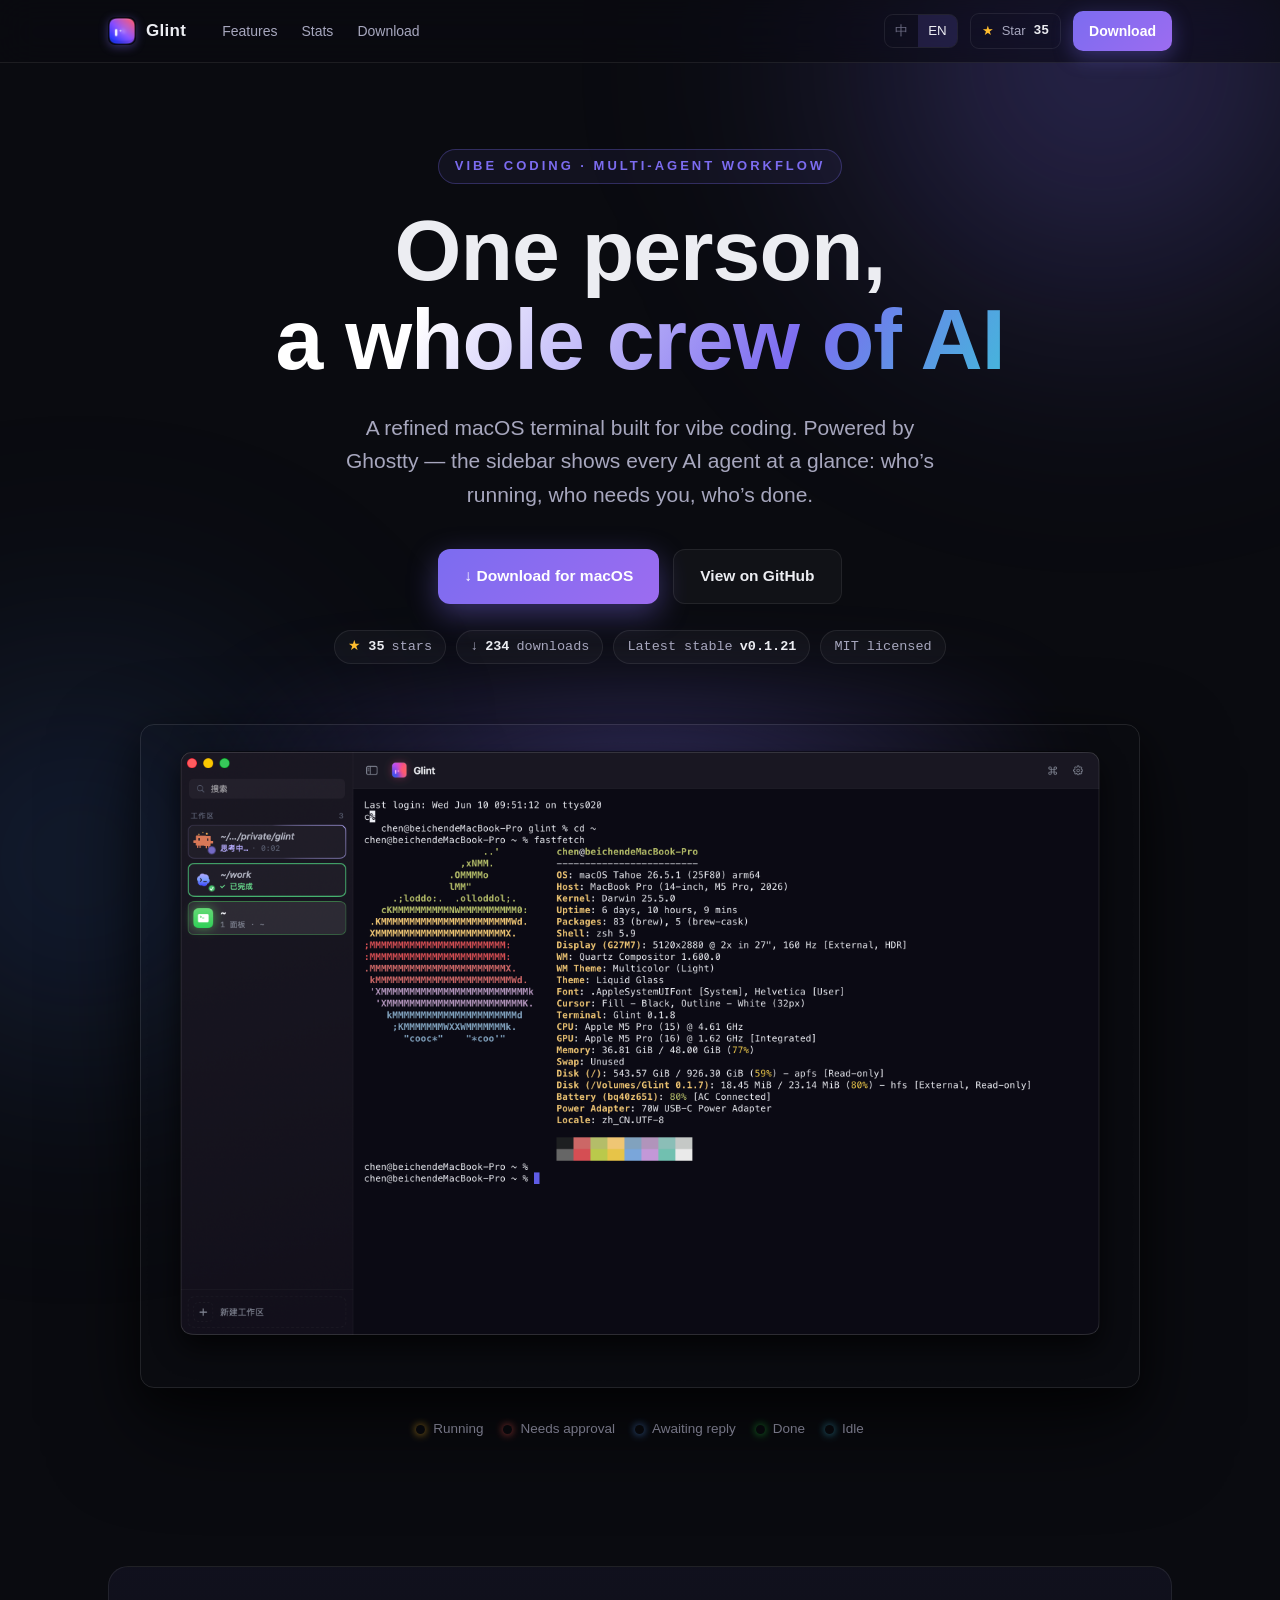
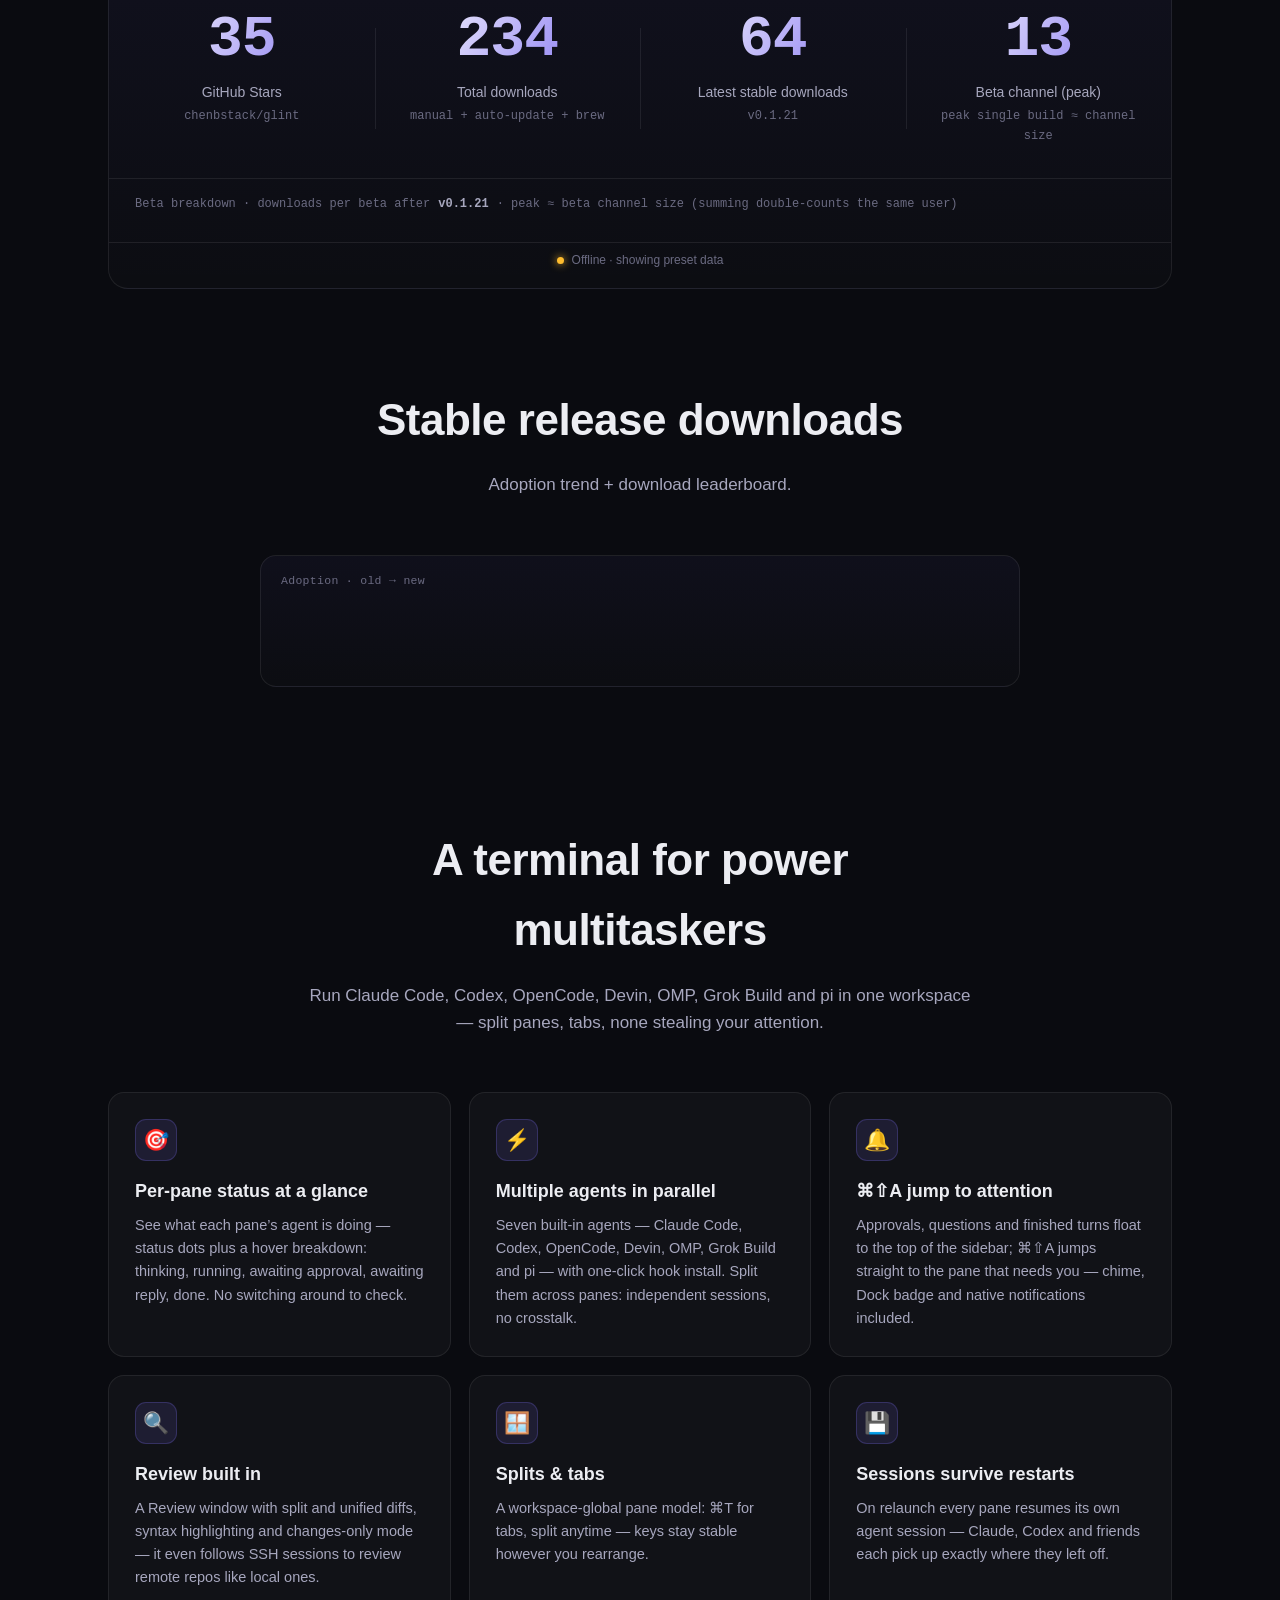
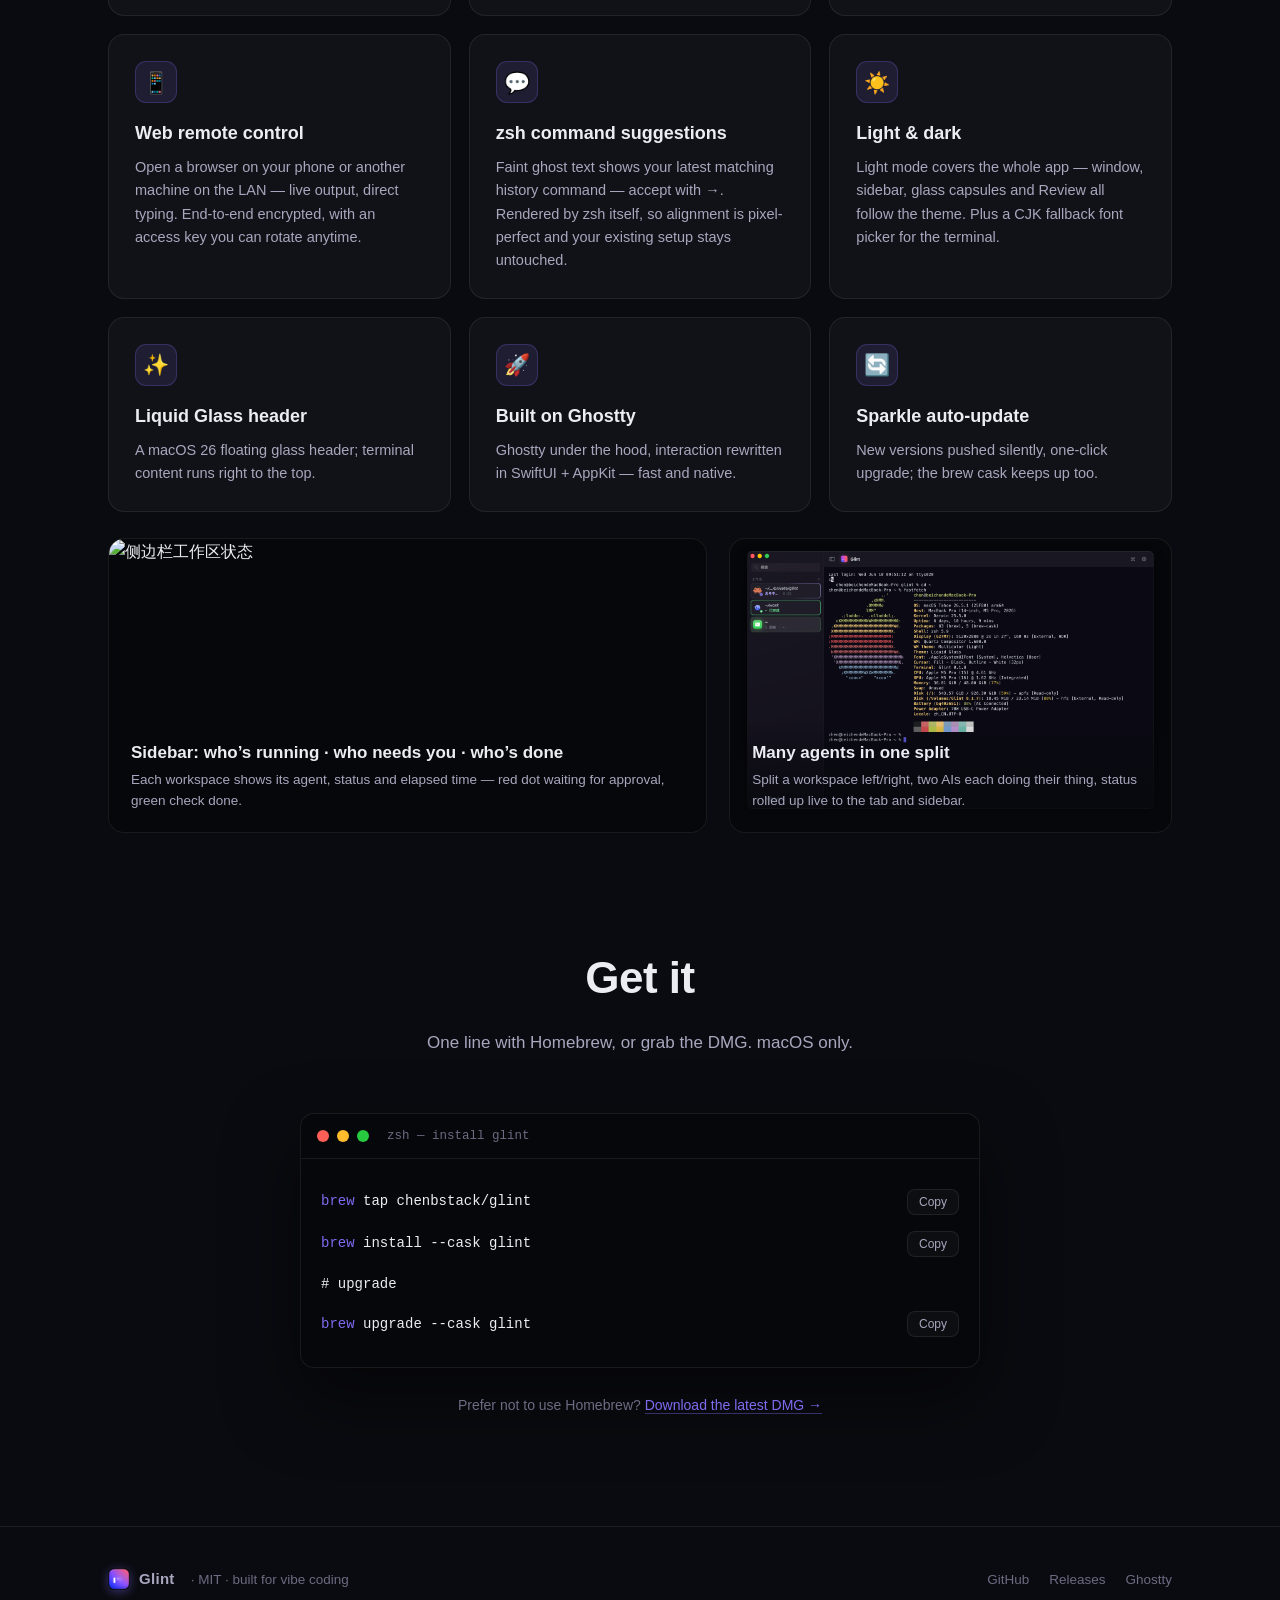
==== commit 7502a15e: "docs: 官网功能列表追平 v0.1.27 / refresh website feature cards through v0.1.27 - 功能卡片 6 → 12:新增 Review、网页远程、" ====
--- a/docs/index.html
+++ b/docs/index.html
@@ -278,6 +278,7 @@
     <div class="dots-legend">
       <span><i style="color:var(--amber)"></i><span data-i18n="legend_run">运行中</span></span>
       <span><i style="color:var(--red)"></i><span data-i18n="legend_perm">等待批准</span></span>
+      <span><i style="color:#5A99F2"></i><span data-i18n="legend_reply">待回复</span></span>
       <span><i style="color:var(--green)"></i><span data-i18n="legend_done">已完成</span></span>
       <span><i style="color:var(--cyan)"></i><span data-i18n="legend_idle">空闲</span></span>
     </div>
@@ -342,23 +343,53 @@
   <div class="wrap">
     <div class="sec-head">
       <h2 data-i18n="feat_hd">为「多开党」设计的终端</h2>
-      <p data-i18n="feat_sub">一个 workspace 里同时跑 Claude、Codex、OpenCode、Devin,分屏、多 tab,谁也不抢谁的注意力。</p>
+      <p data-i18n="feat_sub">一个 workspace 里同时跑 Claude Code、Codex、OpenCode、Devin、OMP、Grok Build、pi —— 分屏、多 tab,谁也不抢谁的注意力。</p>
     </div>
     <div class="cards">
       <div class="card">
         <div class="ic">🎯</div>
         <h3 data-i18n="f1_h">per-pane 状态一览</h3>
-        <p data-i18n="f1_p">每个 pane 的 AI 代理在干什么,状态点 + 悬浮明细一眼看清,不用逐个切过去问。</p>
+        <p data-i18n="f1_p">每个 pane 的 AI 代理在干什么,状态点 + 悬浮明细一眼看清 —— 思考中、运行中、待批准、待回复、已完成,不用逐个切过去问。</p>
       </div>
       <div class="card">
         <div class="ic">⚡️</div>
         <h3 data-i18n="f2_h">多 agent 并行</h3>
-        <p data-i18n="f2_p">左边 Claude、右边 Codex、另一个 tab 跑 OpenCode 或 Devin,各自独立会话互不打扰。</p>
+        <p data-i18n="f2_p">内置 Claude Code、Codex、OpenCode、Devin、OMP、Grok Build、pi 七个 agent,设置里一键装 hook;左右分屏各跑各的,独立会话互不打扰。</p>
+      </div>
+      <div class="card">
+        <div class="ic">🔔</div>
+        <h3 data-i18n="f9_h">⌘⇧A 关注直达</h3>
+        <p data-i18n="f9_p">待批准、待回复、刚完成的任务自动在侧边栏置顶;⌘⇧A 一键跳到需要你的窗格,提示音、Dock 角标、系统通知一个不落。</p>
+      </div>
+      <div class="card">
+        <div class="ic">🔍</div>
+        <h3 data-i18n="f7_h">Review 审阅改动</h3>
+        <p data-i18n="f7_p">内置 Review 窗口:并排 / 统一 diff、语法高亮、只看改动;SSH 远程会话里也能跟随远端目录,直接审阅远端仓库。</p>
       </div>
       <div class="card">
         <div class="ic">🪟</div>
         <h3 data-i18n="f3_h">分屏 · 多标签</h3>
         <p data-i18n="f3_p">workspace-global 的 pane 模型,⌘T 开标签、随手分屏,布局怎么切 key 都不变。</p>
+      </div>
+      <div class="card">
+        <div class="ic">💾</div>
+        <h3 data-i18n="f10_h">会话恢复</h3>
+        <p data-i18n="f10_p">重启后每个窗格精确接回自己的 agent 会话,Claude、Codex 各回各家,不再被合并到最近一次。</p>
+      </div>
+      <div class="card">
+        <div class="ic">📱</div>
+        <h3 data-i18n="f8_h">网页远程控制</h3>
+        <p data-i18n="f8_p">手机或同网设备的浏览器里实时看输出、直接敲键盘;端到端加密,访问密钥可随时轮换。</p>
+      </div>
+      <div class="card">
+        <div class="ic">💬</div>
+        <h3 data-i18n="f11_h">zsh 命令提示</h3>
+        <p data-i18n="f11_p">输入时浅色显示最近匹配的历史命令,→ 接受;zsh 原生渲染,字体间距零漂移,也不打扰你已有的配置。</p>
+      </div>
+      <div class="card">
+        <div class="ic">☀️</div>
+        <h3 data-i18n="f12_h">亮色 · 暗色</h3>
+        <p data-i18n="f12_p">亮色模式覆盖全应用 —— 窗口、侧边栏、玻璃浮岛、Review 都跟主题走;终端还支持 CJK 回退字体。</p>
       </div>
       <div class="card">
         <div class="ic">✨</div>
@@ -457,7 +488,7 @@
     sub:'为 vibe coding 而生的精致 macOS 终端。底层基于 Ghostty,侧边栏一眼看清每个 AI 代理 —— 谁在跑、谁等你、谁跑完了。',
     dl_macos:'↓ 下载 for macOS', view_gh:'在 GitHub 上查看',
     pill_dl:'次下载', pill_latest:'最新稳定版', pill_mit:'MIT 开源',
-    legend_run:'运行中', legend_perm:'等待批准', legend_done:'已完成', legend_idle:'空闲',
+    legend_run:'运行中', legend_perm:'等待批准', legend_reply:'待回复', legend_done:'已完成', legend_idle:'空闲',
     stat_total:'累计下载', stat_total_sub:'手动 + 自动更新 + brew',
     stat_latest:'最新稳定版下载', stat_beta:'Beta 通道(峰值)', stat_beta_sub:'最高单版 ≈ 通道人数',
     beta_hd_1:'测试版分布 · ', beta_hd_2:' 之后各 beta 下载数 · 取峰值 ≈ beta 通道人数(求和会重复计同一人)',
@@ -466,11 +497,17 @@
     hist_hd:'历史稳定版下载', hist_sub:'采用趋势 + 下载量榜单。',
     hist_trend:'采用趋势 · 旧 → 新',
     feat_hd:'为「多开党」设计的终端',
-    feat_sub:'一个 workspace 里同时跑 Claude、Codex、OpenCode、Devin,分屏、多 tab,谁也不抢谁的注意力。',
-    f1_h:'per-pane 状态一览', f1_p:'每个 pane 的 AI 代理在干什么,状态点 + 悬浮明细一眼看清,不用逐个切过去问。',
-    f2_h:'多 agent 并行', f2_p:'左边 Claude、右边 Codex、另一个 tab 跑 OpenCode 或 Devin,各自独立会话互不打扰。',
+    feat_sub:'一个 workspace 里同时跑 Claude Code、Codex、OpenCode、Devin、OMP、Grok Build、pi —— 分屏、多 tab,谁也不抢谁的注意力。',
+    f1_h:'per-pane 状态一览', f1_p:'每个 pane 的 AI 代理在干什么,状态点 + 悬浮明细一眼看清 —— 思考中、运行中、待批准、待回复、已完成,不用逐个切过去问。',
+    f2_h:'多 agent 并行', f2_p:'内置 Claude Code、Codex、OpenCode、Devin、OMP、Grok Build、pi 七个 agent,设置里一键装 hook;左右分屏各跑各的,独立会话互不打扰。',
     f3_h:'分屏 · 多标签', f3_p:'workspace-global 的 pane 模型,⌘T 开标签、随手分屏,布局怎么切 key 都不变。',
     f4_h:'Liquid Glass 头部', f4_p:'macOS 26 玻璃浮岛 header,终端内容顶到顶部,质感拉满。',
+    f7_h:'Review 审阅改动', f7_p:'内置 Review 窗口:并排 / 统一 diff、语法高亮、只看改动;SSH 远程会话里也能跟随远端目录,直接审阅远端仓库。',
+    f8_h:'网页远程控制', f8_p:'手机或同网设备的浏览器里实时看输出、直接敲键盘;端到端加密,访问密钥可随时轮换。',
+    f9_h:'⌘⇧A 关注直达', f9_p:'待批准、待回复、刚完成的任务自动在侧边栏置顶;⌘⇧A 一键跳到需要你的窗格,提示音、Dock 角标、系统通知一个不落。',
+    f10_h:'会话恢复', f10_p:'重启后每个窗格精确接回自己的 agent 会话,Claude、Codex 各回各家,不再被合并到最近一次。',
+    f11_h:'zsh 命令提示', f11_p:'输入时浅色显示最近匹配的历史命令,→ 接受;zsh 原生渲染,字体间距零漂移,也不打扰你已有的配置。',
+    f12_h:'亮色 · 暗色', f12_p:'亮色模式覆盖全应用 —— 窗口、侧边栏、玻璃浮岛、Review 都跟主题走;终端还支持 CJK 回退字体。',
     f5_h:'基于 Ghostty', f5_p:'底层用 Ghostty 渲染,SwiftUI + AppKit 重写交互,快且原生。',
     f6_h:'Sparkle 自动更新', f6_p:'新版本静默推送、一键升级,brew cask 也能跟上。',
     sc1_h:'侧边栏:谁在跑 · 谁等你 · 谁跑完了', sc1_p:'每个工作区显示当前代理、状态与已用时长,红点等批准、绿勾已完成。',
@@ -494,7 +531,7 @@
     sub:'A refined macOS terminal built for vibe coding. Powered by Ghostty — the sidebar shows every AI agent at a glance: who’s running, who needs you, who’s done.',
     dl_macos:'↓ Download for macOS', view_gh:'View on GitHub',
     pill_dl:'downloads', pill_latest:'Latest stable', pill_mit:'MIT licensed',
-    legend_run:'Running', legend_perm:'Needs approval', legend_done:'Done', legend_idle:'Idle',
+    legend_run:'Running', legend_perm:'Needs approval', legend_reply:'Awaiting reply', legend_done:'Done', legend_idle:'Idle',
     stat_total:'Total downloads', stat_total_sub:'manual + auto-update + brew',
     stat_latest:'Latest stable downloads', stat_beta:'Beta channel (peak)', stat_beta_sub:'peak single build ≈ channel size',
     beta_hd_1:'Beta breakdown · downloads per beta after ', beta_hd_2:' · peak ≈ beta channel size (summing double-counts the same user)',
@@ -503,11 +540,17 @@
     hist_hd:'Stable release downloads', hist_sub:'Adoption trend + download leaderboard.',
     hist_trend:'Adoption · old → new',
     feat_hd:'A terminal for power multitaskers',
-    feat_sub:'Run Claude, Codex, OpenCode and Devin in one workspace — split panes, tabs, none stealing your attention.',
-    f1_h:'Per-pane status at a glance', f1_p:'See what each pane’s agent is doing — status dots plus a hover breakdown, no switching around to check.',
-    f2_h:'Multiple agents in parallel', f2_p:'Claude on the left, Codex on the right, OpenCode or Devin in another tab — independent sessions, no crosstalk.',
+    feat_sub:'Run Claude Code, Codex, OpenCode, Devin, OMP, Grok Build and pi in one workspace — split panes, tabs, none stealing your attention.',
+    f1_h:'Per-pane status at a glance', f1_p:'See what each pane’s agent is doing — status dots plus a hover breakdown: thinking, running, awaiting approval, awaiting reply, done. No switching around to check.',
+    f2_h:'Multiple agents in parallel', f2_p:'Seven built-in agents — Claude Code, Codex, OpenCode, Devin, OMP, Grok Build and pi — with one-click hook install. Split them across panes: independent sessions, no crosstalk.',
     f3_h:'Splits & tabs', f3_p:'A workspace-global pane model: ⌘T for tabs, split anytime — keys stay stable however you rearrange.',
     f4_h:'Liquid Glass header', f4_p:'A macOS 26 floating glass header; terminal content runs right to the top.',
+    f7_h:'Review built in', f7_p:'A Review window with split and unified diffs, syntax highlighting and changes-only mode — it even follows SSH sessions to review remote repos like local ones.',
+    f8_h:'Web remote control', f8_p:'Open a browser on your phone or another machine on the LAN — live output, direct typing. End-to-end encrypted, with an access key you can rotate anytime.',
+    f9_h:'⌘⇧A jump to attention', f9_p:'Approvals, questions and finished turns float to the top of the sidebar; ⌘⇧A jumps straight to the pane that needs you — chime, Dock badge and native notifications included.',
+    f10_h:'Sessions survive restarts', f10_p:'On relaunch every pane resumes its own agent session — Claude, Codex and friends each pick up exactly where they left off.',
+    f11_h:'zsh command suggestions', f11_p:'Faint ghost text shows your latest matching history command — accept with →. Rendered by zsh itself, so alignment is pixel-perfect and your existing setup stays untouched.',
+    f12_h:'Light & dark', f12_p:'Light mode covers the whole app — window, sidebar, glass capsules and Review all follow the theme. Plus a CJK fallback font picker for the terminal.',
     f5_h:'Built on Ghostty', f5_p:'Ghostty under the hood, interaction rewritten in SwiftUI + AppKit — fast and native.',
     f6_h:'Sparkle auto-update', f6_p:'New versions pushed silently, one-click upgrade; the brew cask keeps up too.',
     sc1_h:'Sidebar: who’s running · who needs you · who’s done', sc1_p:'Each workspace shows its agent, status and elapsed time — red dot waiting for approval, green check done.',
